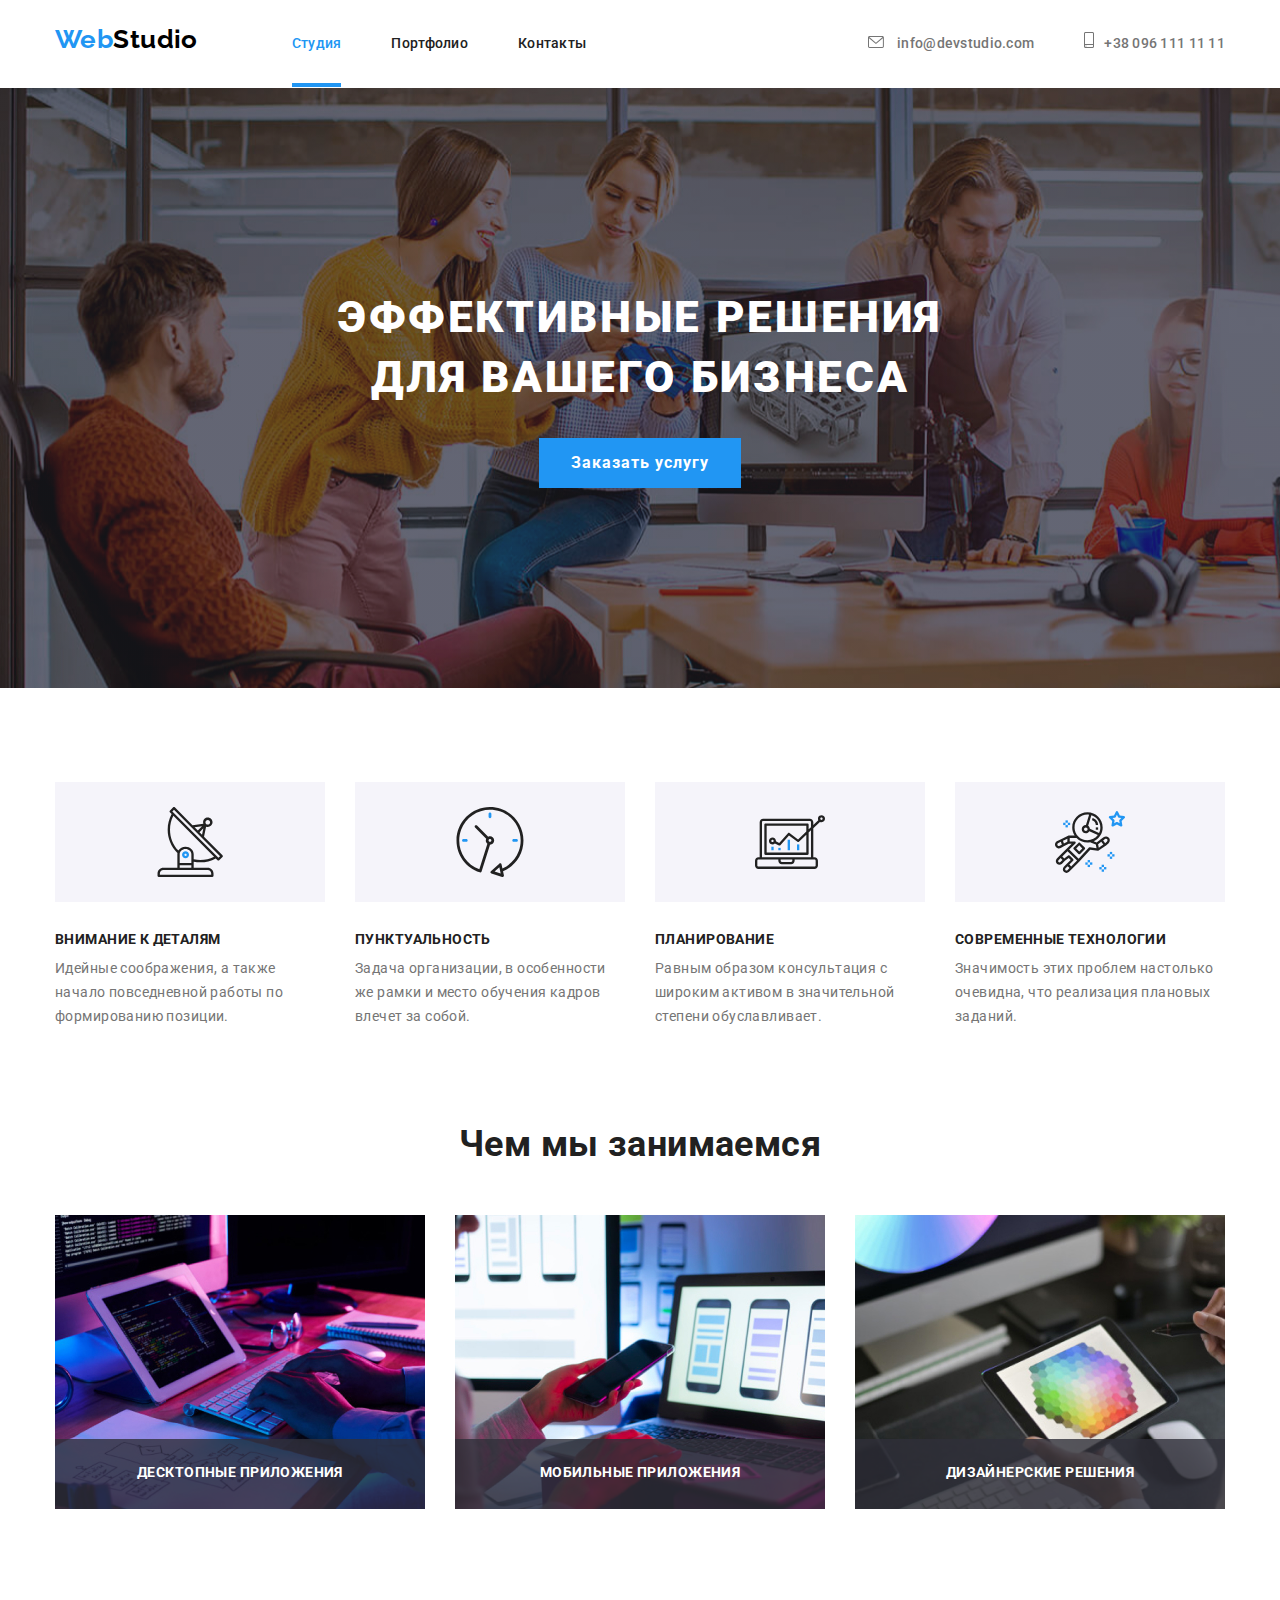
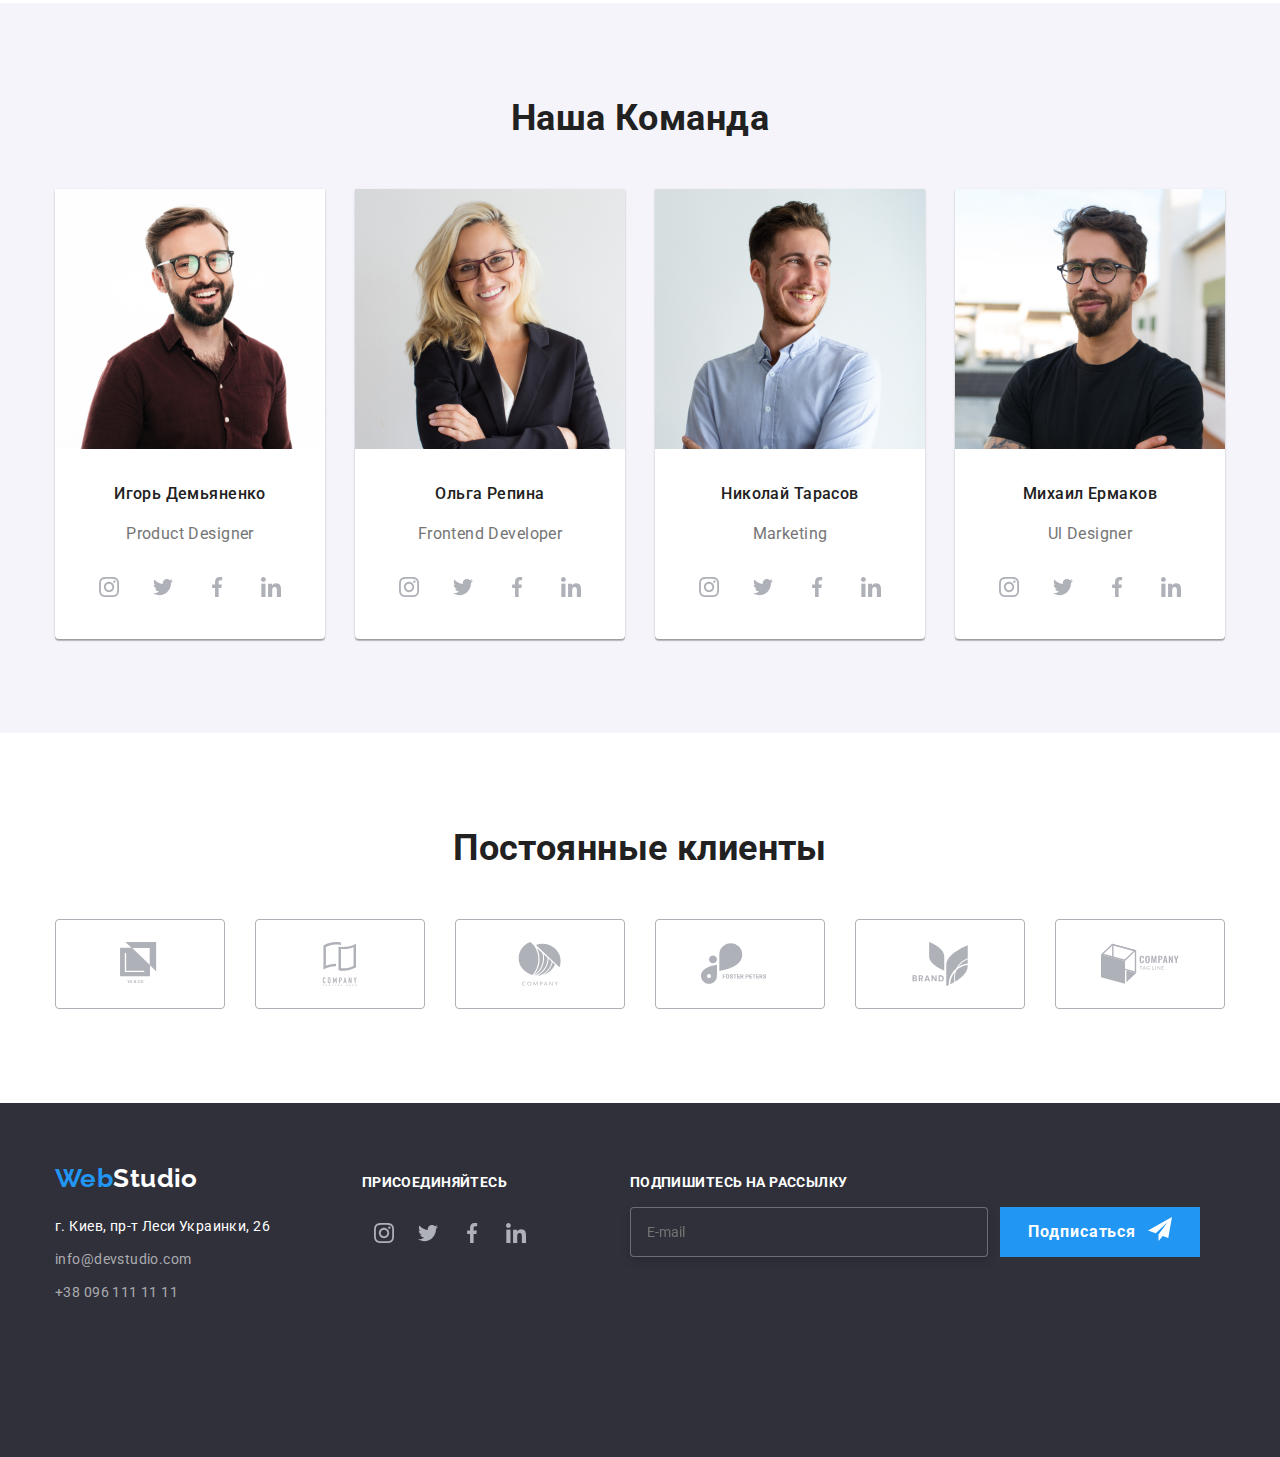
==== index.html @ 459f0b26 "Add files" ====
<!DOCTYPE html>
<html lang="ru">
    <head>
        <meta charset="UTF-8">
        <meta http-equiv="X-UA-Compatible" content="IE=edge">
        <meta name="viewport" content="width=device-width, initial-scale=1.0">
        <title>Студия</title>
        <link rel="stylesheet" href="https://cdnjs.cloudflare.com/ajax/libs/modern-normalize/1.0.0/modern-normalize.min.css">
        <link rel="preconnect" href="https://fonts.gstatic.com">
        <link href="https://fonts.googleapis.com/css2?family=Raleway:wght@700&family=Roboto:wght@400;500;700;900&display=swap" 
            rel="stylesheet">
        <link rel="stylesheet" href="./css/main.min.css">
    </head>

    <body>

        <!--Header-->
        <header>
            <div class="container nav-conteiner">
                <nav class="navigation">
                    <a href="./index.html" class="logo">Web<span class="logotip">Studio</span></a>
                    <ul class="site-nav list">
                        <li><a href="./index.html" class="link current">Студия</a></li>
                        <li><a href="./portfolio.html" class="link">Портфолио</a></li>
                        <li><a href="#" class="link">Контакты</a></li>
                    </ul>
                </nav>
                <ul class="list contact-list">
                    <li><a href="mailto:info@devstudio.com" class="link-contact mail">
                                <svg class="email-icon">
                                    <use href="./images/sprite.svg#icon-email"></use>
                                </svg>
                                info@devstudio.com
                        </a>
                    </li>
                    <li><a href="tel:+380961111111" class="link-contact tel">
                        <svg class="tel-icon">
                            <use href="./images/sprite.svg#icon-smartphone"></use>
                        </svg>+38 096 111 11 11</a></li>
                </ul>
            </div>
        </header>
        
        <main>

            <!--Hero-->
            
            <section class="hero">
                <div class="container hero-container">
                    <h1 class="hero-title">ЭФФЕКТИВНЫЕ РЕШЕНИЯ ДЛЯ ВАШЕГО БИЗНЕСА</h1>
                    <button type="button" class="button primary" data-modal-open>Заказать услугу</button>
                </div>
            </section>

            <!--Our Advantages-->
            
            <section class="section">
                <div class="container">
                    <h2 class="section-title visually-hidden">Почему выбирают нас</h2>
                    
                    <ul class="advantages-icon-list list">
                        <li class="advantages-icon">
                                <svg class="item-icon">
                                    <use href="./images/sprite.svg#icon-Group"></use>
                                </svg>
                        </li>
                        <li class="advantages-icon">
                                <svg class="item-icon">
                                    <use href="./images/sprite.svg#icon-clock"></use>
                                </svg>
                        </li>
                        <li class="advantages-icon">
                                <svg class="item-icon">
                                    <use href="./images/sprite.svg#icon-diagram"></use>
                                </svg>
                        </li>
                        <li class="advantages-icon">
                                <svg class="item-icon">
                                    <use href="./images/sprite.svg#icon-astronaut"></use>
                                </svg>
                        </li>
                    </ul>

                    <ul class="advantages list">
                        <li>
                            
                            <h3 class="title-advantages">Внимание к деталям</h3>
                            <p>Идейные соображения, а также начало повседневной работы по формированию позиции.</p>
                        </li>
                        <li>
                            <h3 class="title-advantages">Пунктуальность</h3>
                            <p>Задача организации, в особенности же рамки и место обучения кадров влечет за собой.</p>
                        </li>
                        <li>
                            <h3 class="title-advantages">Планирование</h3>
                            <p>Равным образом консультация с широким активом в значительной степени обуславливает.</p>
                        </li>
                        <li>
                            <h3 class="title-advantages">Современные технологии</h3>
                            <p>Значимость этих проблем настолько очевидна, что реализация плановых заданий.</p>
                        </li>
                    </ul>
                </div>
            </section>

            <!--What are we doing-->
            
            <section class="section">
                <div class="container">
                    <h2 class="section-title">Чем мы занимаемся</h2>
                    <ul class="work-list list">
                        <li class="work-list-item">
                            <img src="./images/MainPage/img11.jpg" width="370" alt="">
                            <p class="work-list-title">Десктопные приложения</p>
                        </li>
                        <li class="work-list-item">
                            <img src="./images/MainPage/img12.jpg" width="370" alt="">
                            <p class="work-list-title">Мобильные приложения</p>
                        </li>
                        <li class="work-list-item">
                            <img src="./images/MainPage/img13.jpg" width="370" alt="">
                            <p class="work-list-title">Дизайнерские решения</p>
                        </li>
                    </ul>
                </div>
            </section>
            
           

            <!--Our employees-->

            <section class="section employees">
                <div class="container">
                    <h2 class="section-title employees-title">Наша Команда</h2>
                    <ul class="employees-list list">
                        <li>
                            <img src="./images/MainPage/img14.jpg" width="270" alt="Игорь">
                            <div class="employees-box">
                                <h3 class="employees-name">Игорь Демьяненко</h3>
                                <p class="employees-position">Product Designer</p>
                                <ul class="social-list list">
                                    <li class="social-list-item">
                                        <a href="" class="social-list-link">
                                            <svg class="social-list-icon">
                                                <use href="./images/sprite.svg#icon-instagram"></use>
                                            </svg>
                                        </a>
                                    </li>
                                    <li class="social-list-item">
                                        <a href="" class="social-list-link">
                                            <svg class="social-list-icon">
                                                <use href="./images/sprite.svg#icon-twitter"></use>
                                            </svg>
                                        </a>
                                    </li>
                                    <li class="social-list-item">
                                        <a href="" class="social-list-link">
                                            <svg class="social-list-icon">
                                                <use href="./images/sprite.svg#icon-facebook"></use>
                                            </svg>
                                        </a>
                                    </li>
                                    <li class="social-list-item">
                                        <a href="" class="social-list-link">
                                            <svg class="social-list-icon">
                                                <use href="./images/sprite.svg#icon-linkedin"></use>
                                            </svg>
                                        </a>
                                    </li>
                                </ul>
                            </div>
                        </li>
                        <li>
                            <img src="./images/MainPage/img15.jpg" width="270" alt="Ольга">
                            <div class="employees-box">
                                <h3 class="employees-name">Ольга Репина</h3>
                                <p class="employees-position">Frontend Developer</p>
                                <ul class="social-list list">
                                    <li class="social-list-item">
                                        <a href="" class="social-list-link">
                                            <svg class="social-list-icon">
                                                <use href="./images/sprite.svg#icon-instagram"></use>
                                            </svg>
                                        </a>
                                    </li>
                                    <li class="social-list-item">
                                        <a href="" class="social-list-link">
                                            <svg class="social-list-icon">
                                                <use href="./images/sprite.svg#icon-twitter"></use>
                                            </svg>
                                        </a>
                                    </li>
                                    <li class="social-list-item">
                                        <a href="" class="social-list-link">
                                            <svg class="social-list-icon">
                                                <use href="./images/sprite.svg#icon-facebook"></use>
                                            </svg>
                                        </a>
                                    </li>
                                    <li class="social-list-item">
                                        <a href="" class="social-list-link">
                                            <svg class="social-list-icon">
                                                <use href="./images/sprite.svg#icon-linkedin"></use>
                                            </svg>
                                        </a>
                                    </li>
                                </ul>
                            </div>
                        </li>
                        <li>
                            <img src="./images/MainPage/img16.jpg" width="270" alt="Николай">
                            <div class="employees-box">
                                <h3 class="employees-name">Николай Тарасов</h3>
                                <p class="employees-position">Marketing</p>
                                <ul class="social-list list">
                                    <li class="social-list-item">
                                        <a href="" class="social-list-link">
                                            <svg class="social-list-icon">
                                                <use href="./images/sprite.svg#icon-instagram"></use>
                                            </svg>
                                        </a>
                                    </li>
                                    <li class="social-list-item">
                                        <a href="" class="social-list-link">
                                            <svg class="social-list-icon">
                                                <use href="./images/sprite.svg#icon-twitter"></use>
                                            </svg>
                                        </a>
                                    </li>
                                    <li class="social-list-item">
                                        <a href="" class="social-list-link">
                                            <svg class="social-list-icon">
                                                <use href="./images/sprite.svg#icon-facebook"></use>
                                            </svg>
                                        </a>
                                    </li>
                                    <li class="social-list-item">
                                        <a href="" class="social-list-link">
                                            <svg class="social-list-icon">
                                                <use href="./images/sprite.svg#icon-linkedin"></use>
                                            </svg>
                                        </a>
                                    </li>
                                </ul>
                            </div>
                        </li>
                        <li> 
                            <img src="./images/MainPage/img17.jpg" width="270" alt="Михаил">
                            <div class="employees-box">
                                <h3 class="employees-name">Михаил Ермаков</h3>
                                <p class="employees-position">Ul Designer</p>
                                <ul class="social-list list">
                                    <li class="social-list-item">
                                        <a href="" class="social-list-link">
                                            <svg class="social-list-icon">
                                                <use href="./images/sprite.svg#icon-instagram"></use>
                                            </svg>
                                        </a>
                                    </li>
                                    <li class="social-list-item">
                                        <a href="" class="social-list-link">
                                            <svg class="social-list-icon">
                                                <use href="./images/sprite.svg#icon-twitter"></use>
                                            </svg>
                                        </a>
                                    </li>
                                    <li class="social-list-item">
                                        <a href="" class="social-list-link">
                                            <svg class="social-list-icon">
                                                <use href="./images/sprite.svg#icon-facebook"></use>
                                            </svg>
                                        </a>
                                    </li>
                                    <li class="social-list-item">
                                        <a href="" class="social-list-link">
                                            <svg class="social-list-icon">
                                                <use href="./images/sprite.svg#icon-linkedin"></use>
                                            </svg>
                                        </a>
                                    </li>
                                </ul>
                            </div>
                        </li>
                    </ul>
                </div>
            </section>

             <!-- Regular customers -->

            <section class="section-customer">

                <div class="container">
                    <h2 class="section-title">Постоянные клиенты</h2>
                    <ul class="regular-customers list">
                        <li class="regular-customers-item">
                            <a href="" class="regular-customers-icon">
                                <svg class="customers-icon">
                                    <use href="./images/sprite.svg#icon-logo1"></use>
                                </svg>
                            </a>
                        </li>
                        <li class="regular-customers-item">
                            <a href="" class="regular-customers-icon">
                                <svg class="customers-icon">
                                    <use href="./images/sprite.svg#icon-logo2"></use>
                                </svg>
                            </a>
                        </li>
                        <li class="regular-customers-item">
                            <a href="" class="regular-customers-icon">
                                <svg class="customers-icon">
                                    <use href="./images/sprite.svg#icon-logo3"></use>
                                </svg>
                            </a>
                        </li>
                        <li class="regular-customers-item">
                            <a href="" class="regular-customers-icon">
                                <svg class="customers-icon">
                                    <use href="./images/sprite.svg#icon-logo4"></use>
                                </svg>
                            </a>
                        </li>
                        <li class="regular-customers-item">
                            <a href="" class="regular-customers-icon">
                                <svg class="customers-icon">
                                    <use href="./images/sprite.svg#icon-logo5"></use>
                                </svg>
                            </a>
                        </li>
                        <li class="regular-customers-item">
                            <a href="" class="regular-customers-icon">
                                <svg class="customers-icon">
                                    <use href="./images/sprite.svg#icon-logo6"></usehref></use>
                                </svg>
                            </a>
                        </li>
                    </ul>
                </div>

            </section>
        </main>

        

        <footer class="low">
            <div class="container low-container">
                <div class="contacts-box">
                    <a href="./index.html" class="logo">Web<span class="logotips">Studio</span></a>
                    <address class="addr">г. Киев, пр-т Леси Украинки, 26</address>
                    <ul class="list">
                        <li class="link-mail"><a href="mailto:info@devstudio.com" class="link">info@devstudio.com</a></li>
                        <li><a href="tel:+380961111111" class="link">+38 096 111 11 11</a></li>
                    </ul>
                </div>
                <div class="enjoy">
                    <h3 class="enjoy-title">ПРИСОЕДИНЯЙТЕСЬ</h3>
                    <ul class="social-list list">
                        <li class="social-list-item">
                            <a href="" class="social-list-link">
                                <svg class="social-list-icon">
                                    <use href="./images/sprite.svg#icon-instagram"></use>
                                </svg>
                            </a>
                        </li>
                        <li class="social-list-item">
                            <a href="" class="social-list-link">
                                <svg class="social-list-icon">
                                    <use href="./images/sprite.svg#icon-twitter"></use>
                                </svg>
                            </a>
                        </li>
                        <li class="social-list-item">
                            <a href="" class="social-list-link">
                                <svg class="social-list-icon">
                                    <use href="./images/sprite.svg#icon-facebook"></use>
                                </svg>
                            </a>
                        </li>
                        <li class="social-list-item">
                            <a href="" class="social-list-link">
                                <svg class="social-list-icon">
                                    <use href="./images/sprite.svg#icon-linkedin"></use>
                                </svg>
                            </a>
                        </li>
                    </ul>
                </div>
                <div class="subscribe">
                    <h3 class="enjoy-title subscribe-title"> Подпишитесь на рассылку</h3>
                    <form action="" class="subscribe-form">
                        <input type="email" class="subscribe-email" name="user-email" placeholder="E-mail">
                        <button type="submit" class="button primary subscribe-form-btn">
                            Подписаться
                            <svg class="subscribe-email-icon">
                                <use href="./images/sprite.svg#icon-icon-send"></use>
                            </svg>
                        </button>
                    </form>
                </div>
            </div>
            <div class="backdrop is-hidden" data-modal>
                <div class="modal">
                    <button type="button" data-modal-close class="modal-close-btn">
                        <svg class="modal-close-btn-svg">
                            <use href="./images/sprite.svg#icon-close-button"></use>
                        </svg>
                    </button>
                    <form action="" class="modal-form">
                        <h3 class="form-title">Оставьте свои данные, мы вам перезвоним</h3>
                        <label class="modal-form-field">
                            Имя
                            <span class="modal-form-wrapper">
                                <input class="modal-form-input" type="text" name="user-name" >
                                <svg class="modal-form-icon">
                                    <use href="./images/sprite.svg#icon-person-black-18dp-1"></use>
                                </svg>
                            </span>
                        </label>
                        <label class="modal-form-field">
                            Телефон
                            <span class="modal-form-wrapper">
                                <input class="modal-form-input" type="tel" name="user-phone" >
                                <svg class="modal-form-icon">
                                    <use href="./images/sprite.svg#icon-phone-black-18dp-1"></use>
                                </svg>
                            </span>
                        </label>
                        <label class="modal-form-field">
                            Почта
                            <span class="modal-form-wrapper">
                                <input class="modal-form-input" type="email" name="mail" >
                                <svg class="modal-form-icon">
                                    <use href="./images/sprite.svg#icon-email-black-18dp-1"></use>
                                </svg>
                            </span>
                        </label>
                        <label class="modal-form-field">
                            Комментарий
                            <textarea name="" class="modal-form-message" placeholder="Введите текст"></textarea>
                        </label>

                        <input id="user-term" type="checkbox" name="user-term" class="modal-form-term visually-hidden">
                        <label for="user-term" class="modal-form-desc">Соглашаюсь с рассылкой и принимаю <a href="" class="modal-form-desc-link">Условия договора</a></label>

                        <button type="submit" class="button primary modal-form-btn">Отправить</button>
                        
                    </form>
                </div>
            </div>
        </footer>
        <script src="./js/modal.js"></script>
    </body>

</html>
---- css/main.min.css ----
:root{--primary-text-color: #757575;--tittle-text-color: #212121;--accent-color: #2196f3;--primary-white-color: #ffffff}h1,h2,h3,h4,h5,h6,p{margin:0px}ul{margin:0px;padding:0px}img{max-width:100%;height:auto;display:block}body{background-color:var(--primary-bg-color);color:var(--primary-text-color);font-family:roboto, sans-serif;font-size:14px;line-height:1.71;letter-spacing:0.03em}.list{list-style:none}.container{width:1200px;padding:0px 15px;margin:0 auto}.visually-hidden{position:absolute !important;clip:rect(1px 1px 1px 1px);clip:rect(1px, 1px, 1px, 1px);padding:0 !important;border:0 !important;height:1px !important;width:1px !important;overflow:hidden}.section-title{color:var(--tittle-text-color);font-size:36px;line-height:1.17;text-align:center}.button{background-color:var(--primary-white-color);color:var(--tittle-text-color);font-family:Roboto, sans-serif;font-style:normal;font-weight:700;font-size:16px;line-height:1.87;letter-spacing:0.06em}.button.primary{background-color:var(--accent-color);color:var(--primary-white-color);border:0;padding:10px 32px;cursor:pointer;margin-top:30px;margin-bottom:200px;transition:background 250ms cubic-bezier(0.4, 0, 0.2, 1),box-shadow 250ms cubic-bezier(0.4, 0, 0.2, 1)}.button.primary:hover,.button.primary:focus{background-color:#188CE8;box-shadow:0px 4px 4px rgba(0,0,0,0.15)}.modal-form-btn{width:200px;margin-left:110px}.button.secondary{background-color:#f5f4fa;color:var(--tittle-text-color);font-weight:500;font-size:16px;line-height:1.62;text-align:center;letter-spacing:0.03em;cursor:pointer;border:0;border-radius:4px;padding:5px 22px;transition:color 250ms cubic-bezier(0.4, 0, 0.2, 1),background 250ms cubic-bezier(0.4, 0, 0.2, 1)}.button.secondary:hover,.button.secondary:focus{background-color:var(--accent-color);color:var(--primary-white-color)}.button.primary.subscribe-form-btn{display:flex;justify-content:space-between;width:200px;margin-left:12px;padding:10px 28px}.logo{color:var(--accent-color);font-family:Raleway, sans-serif;font-weight:700;font-size:26px;line-height:1.19;text-decoration:none;margin-right:94px;margin-top:24px;margin-bottom:24px;animation-duration:2000px}.logotip{color:#000000}.logotips{color:var(--primary-white-color)}.social-list{display:flex;justify-content:space-between;margin-top:16px;padding-bottom:30px}.social-list-link{display:flex;justify-content:center;align-items:center;width:44px;height:44px;border-radius:50%;transition:background 250ms cubic-bezier(0.4, 0, 0.2, 1)}.social-list-link:hover,.social-list-link:focus{background-color:var(--accent-color)}.social-list-icon{fill:#AFB1B8;width:20px;height:20px;transition:fill 250ms cubic-bezier(0.4, 0, 0.2, 1)}.social-list-link:hover .social-list-icon,.social-list-link:focus .social-list-icon{fill:var(--primary-white-color)}.backdrop{position:fixed;top:0;left:0;width:100vw;height:100vh;background-color:rgba(0,0,0,0.2);transition:all 250ms linear}.modal{position:absolute;top:50%;left:50%;transform:translate(-50%, -50%);width:528px;height:581px;background:#FFFFFF;box-shadow:0px 1px 3px rgba(0,0,0,0.12),0px 1px 1px rgba(0,0,0,0.14),0px 2px 1px rgba(0,0,0,0.2);border-radius:4px;padding:40px}.form-title{font-weight:700;font-size:20px;line-height:1.15;text-align:center;letter-spacing:0.03em;color:var(--tittle-text-color);margin-bottom:12px}.modal-form{display:flex;flex-direction:column;font-size:12px;line-height:1.16;letter-spacing:0.01em}.modal-form-input{width:100%;height:40px;border:1px solid rgba(33,33,33,0.2);border-radius:4px;padding-left:42px;margin-bottom:10px;transition:border-color 250ms cubic-bezier(0.4, 0, 0.2, 1)}.modal-form-input:focus{outline:none;border-color:var(--accent-color)}.modal-form-wrapper{display:block;position:relative;margin-top:4px}.modal-form-icon{position:absolute;top:50%;left:12px;transform:translateY(-80%);display:block;width:18px;height:18px;transition:fill 250ms cubic-bezier(0.4, 0, 0.2, 1)}.modal-form-input:focus+.modal-form-icon{fill:var(--accent-color)}.modal-form-message{width:100%;resize:none;height:120px;border:1px solid rgba(33,33,33,0.2);border-radius:4px;padding:12px 16px;margin-bottom:20px;transition:border-color 250ms cubic-bezier(0.4, 0, 0.2, 1)}.modal-form-message:focus{outline:none;border-color:var(--accent-color)}.modal-form-desc{display:flex;align-items:center;font-size:14px;line-height:1.71;letter-spacing:0.03em}.modal-form-desc::before{display:block;content:'';width:16px;height:16px;border:solid 1px #212121;margin-right:8px}.modal-form-term:checked+.modal-form-desc::before{background-image:url(../images/SVG/icon-check.svg)}.modal-form-desc-link{color:var(--accent-color)}.modal-close-btn{position:absolute;width:30px;height:30px;padding-top:6px;top:8px;right:8px;border:1px solid rgba(0,0,0,0.1);border-radius:50%;background-color:#ffffff;cursor:pointer}.modal-close-btn-svg{position:absolute;top:5px;left:4px;width:18px;height:18px;fill:var(--tittle-text-color);transform:fill 1000ms cubic-bezier(0.4, 0, 0.2, 1)}.modal-close-btn:focus .modal-close-btn-svg,.modal-close-btn:hover .modal-close-btn-svg{fill:var(--accent-color)}.is-hidden{opacity:0;visibility:hidden;pointer-events:none}.nav-conteiner{display:flex}.navigation{display:flex}.site-nav{display:flex;margin-top:32px;margin-bottom:32px}.contact-list{display:flex;margin-top:32px;margin-bottom:32px;margin-left:auto}.contact-list li:not(:last-child){margin-right:50px}.site-nav .link{color:var(--tittle-text-color);font-weight:500;font-size:14px;line-height:1.14;letter-spacing:0.02em;text-decoration:none;transition:color 250ms cubic-bezier(0.4, 0, 0.2, 1)}.site-nav .link:hover,.site-nav .link:focus{color:var(--accent-color)}.site-nav li{position:relative}.site-nav li:not(:last-child){margin-right:50px}.site-nav .link.current{color:var(--accent-color)}.site-nav .link.current::after{position:absolute;left:0;top:51px;content:'';width:100%;height:4px;background-color:var(--accent-color)}.link-contact{color:var(--primary-text-color);font-weight:500;font-size:14px;line-height:1.14;letter-spacing:0.02em;text-decoration:none;transition:color 250ms cubic-bezier(0.4, 0, 0.2, 1)}.link-contact:hover,.link-contact:focus{color:var(--accent-color);fill:var(--accent-color)}.email-icon{width:16px;height:12px;margin-right:10px;fill:#757575;transition:fill 250ms cubic-bezier(0.4, 0, 0.2, 1)}.mail:hover .email-icon,.mail:focus .email-icon{fill:var(--accent-color)}.tel-icon{width:10px;height:16px;margin-right:10px;fill:#757575;transition:fill 250ms cubic-bezier(0.4, 0, 0.2, 1)}.tel:hover .tel-icon,.tel:focus .tel-icon{fill:var(--accent-color)}.hero{background-color:#2f303a;background-image:linear-gradient(rgba(47,48,58,0.4), rgba(47,48,58,0.4)),url(../images/Background/bg.jpg);background-repeat:no-repeat;background-size:cover}.hero-container{display:flex;flex-direction:column;justify-content:center;align-items:center}.hero-title{color:var(--primary-white-color);font-weight:900;font-size:44px;line-height:1.36;text-align:center;letter-spacing:0.06em;text-transform:uppercase;width:696px;padding-top:200px}.title-advantages{color:var(--tittle-text-color);font-weight:bold;font-size:14px;line-height:1.14;letter-spacing:0.03em;text-transform:uppercase;margin-bottom:10px}.advantages{display:flex;justify-content:space-between;padding-bottom:94px}.advantages li{width:270px}.advantages-icon-list{display:flex;justify-content:space-between;padding-top:94px}.advantages-icon{display:block;padding:25px 100px;background-color:#F5F4FA;width:270px;height:120px;margin-bottom:30px}.item-icon{width:70px;height:70px}.work-list{display:flex;justify-content:space-between;margin-top:50px;padding-bottom:94px}.work-list-item{position:relative}.work-list-title{position:absolute;text-align:center;font-weight:700;height:70px;padding-top:26px;left:0;right:0;top:224px;font-size:14px;line-height:1.14;letter-spacing:0.03em;text-transform:uppercase;color:#ffffff;background-color:rgba(47,48,58,0.8)}.section-customer{padding:94px 0}.regular-customers{display:flex;justify-content:space-between;margin-top:50px}.customers-icon{display:block;fill:#AFB1B8;padding:22px 45px;width:170px;height:90px;border:1px solid #AFB1B8;border-radius:4px;transition:fill 250ms cubic-bezier(0.4, 0, 0.2, 1),border 250ms cubic-bezier(0.4, 0, 0.2, 1)}.regular-customers-icon:hover .customers-icon,.regular-customers-icon:focus .customers-icon{fill:var(--accent-color);border:1px solid #2196f3}.employees{background-color:#f5f4fa}.employees-title{padding-top:94px}.employees-list{display:flex;justify-content:space-between;margin-top:50px;padding-bottom:94px}.employees-list>li{background-color:var(--primary-white-color);box-shadow:0px 1px 3px rgba(0,0,0,0.12),0px 1px 1px rgba(0,0,0,0.14),0px 2px 1px rgba(0,0,0,0.2);border-radius:0px 0px 4px 4px}.employees-list .employees-name{font-weight:500;font-size:16px;line-height:1.87}.employees-list .employees-position{font-weight:400;font-size:16px;line-height:1.87}.employees-name{color:var(--tittle-text-color);text-align:center;padding-top:30px;margin-bottom:10px}.employees-position{text-align:center}.employees-box{padding-left:32px;padding-right:32px}.low{background-color:#2f303a}.low-container{display:flex}.contact-box{margin-right:70px}.enjoy-title{font-weight:bold;font-size:14px;line-height:1.14;letter-spacing:0.03em;text-transform:uppercase;color:#FFFFFF}.enjoy{padding-top:12px;margin-left:70px}.enjoy .social-list{margin:0;margin-top:20px}.low-container{padding-top:60px}.low .link{color:rgba(255,255,255,0.6);font-weight:400;font-size:14px;line-height:1.71;text-decoration:none;transition:color 250ms cubic-bezier(0.4, 0, 0.2, 1)}.low .link:hover,.low .link:focus{color:var(--accent-color)}.addr{color:var(--primary-white-color);font-style:normal;font-weight:400;font-size:14px;line-height:1.7;margin-top:20px;margin-bottom:9px}.contacts-box .list{display:flex;flex-direction:column;margin-bottom:60px}.link-mail{margin-bottom:9px}.subscribe-title{position:absolute;margin-left:92px;margin-bottom:0;padding-top:12px}.subscribe-form{display:flex;align-items:baseline;margin-left:92px;padding-top:14px}.subscribe-email{width:358px;height:50px;padding-left:16px;border:1px solid rgba(255,255,255,0.3);filter:drop-shadow(0px 4px 4px rgba(0,0,0,0.15));border-radius:4px;background-color:#2f303a;color:var(--primary-white-color)}.subscribe-email-icon{display:inline-block;width:24px;height:24px}.line{border-bottom:1px solid #ececec}.list-button{display:flex;justify-content:center;margin-top:94px;margin-bottom:58px}.list-button li:not(:last-child){margin-right:8px}.gallery-list{display:flex;flex-wrap:wrap;margin-left:-30px;margin-top:-30px;padding-bottom:94px}.gallery-list .gallery-item{position:relative;width:calc(100% / 3 - 30px);margin-left:30px;margin-top:30px;transition:box-shadow 250ms cubic-bezier(0.4, 0, 0.2, 1)}.thumb-text-card{position:relative;width:370px;height:294px;overflow:hidden}.picture{text-decoration:none}.div-box{position:absolute;top:0;left:0;width:100%;height:100%;padding-top:63px;padding-left:24px;padding-right:24px;font-size:18px;line-height:1.56;letter-spacing:0.03em;background-color:rgba(33,150,243,0.9);color:var(--primary-white-color);transform:translateY(100%);transition:transform 250ms cubic-bezier(0.4, 0, 0.2, 1)}.picture:hover .div-box,.picture:focus .div-box{transform:translateY(0)}.gallery-box{border:solid 1px #eeeeee;border-top:none;padding:20px 24px}.picture:hover .gallery-box{z-index:10}.gallery-item:hover,.gallery-item:focus{box-shadow:0px 1px 1px rgba(0,0,0,0.12),0px 4px 4px rgba(0,0,0,0.06),1px 4px 6px rgba(0,0,0,0.16)}.picture-name{color:var(--tittle-text-color);font-weight:700;font-size:18px;line-height:2;letter-spacing:0.06em}.picture-text{color:var(--primary-text-color);font-weight:400;font-size:16px;line-height:1.87}
/*# sourceMappingURL=main.min.css.map */
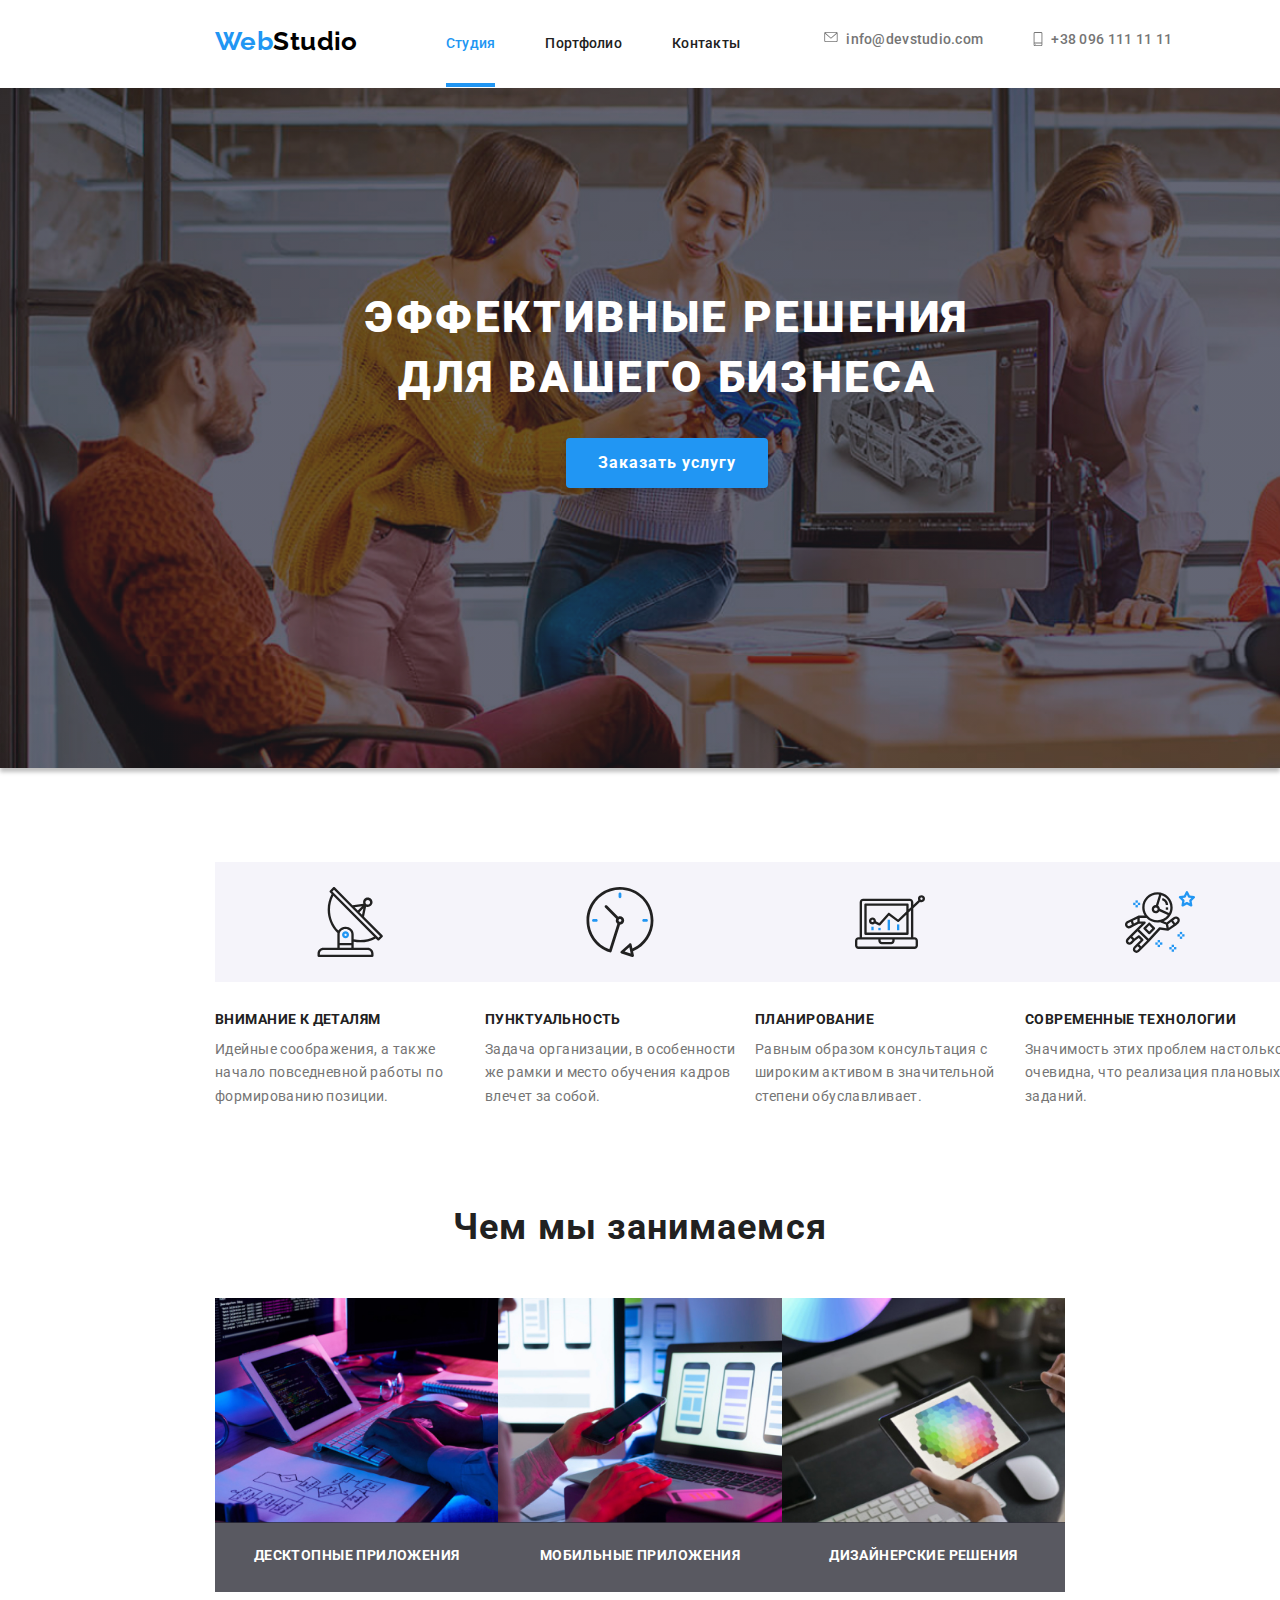
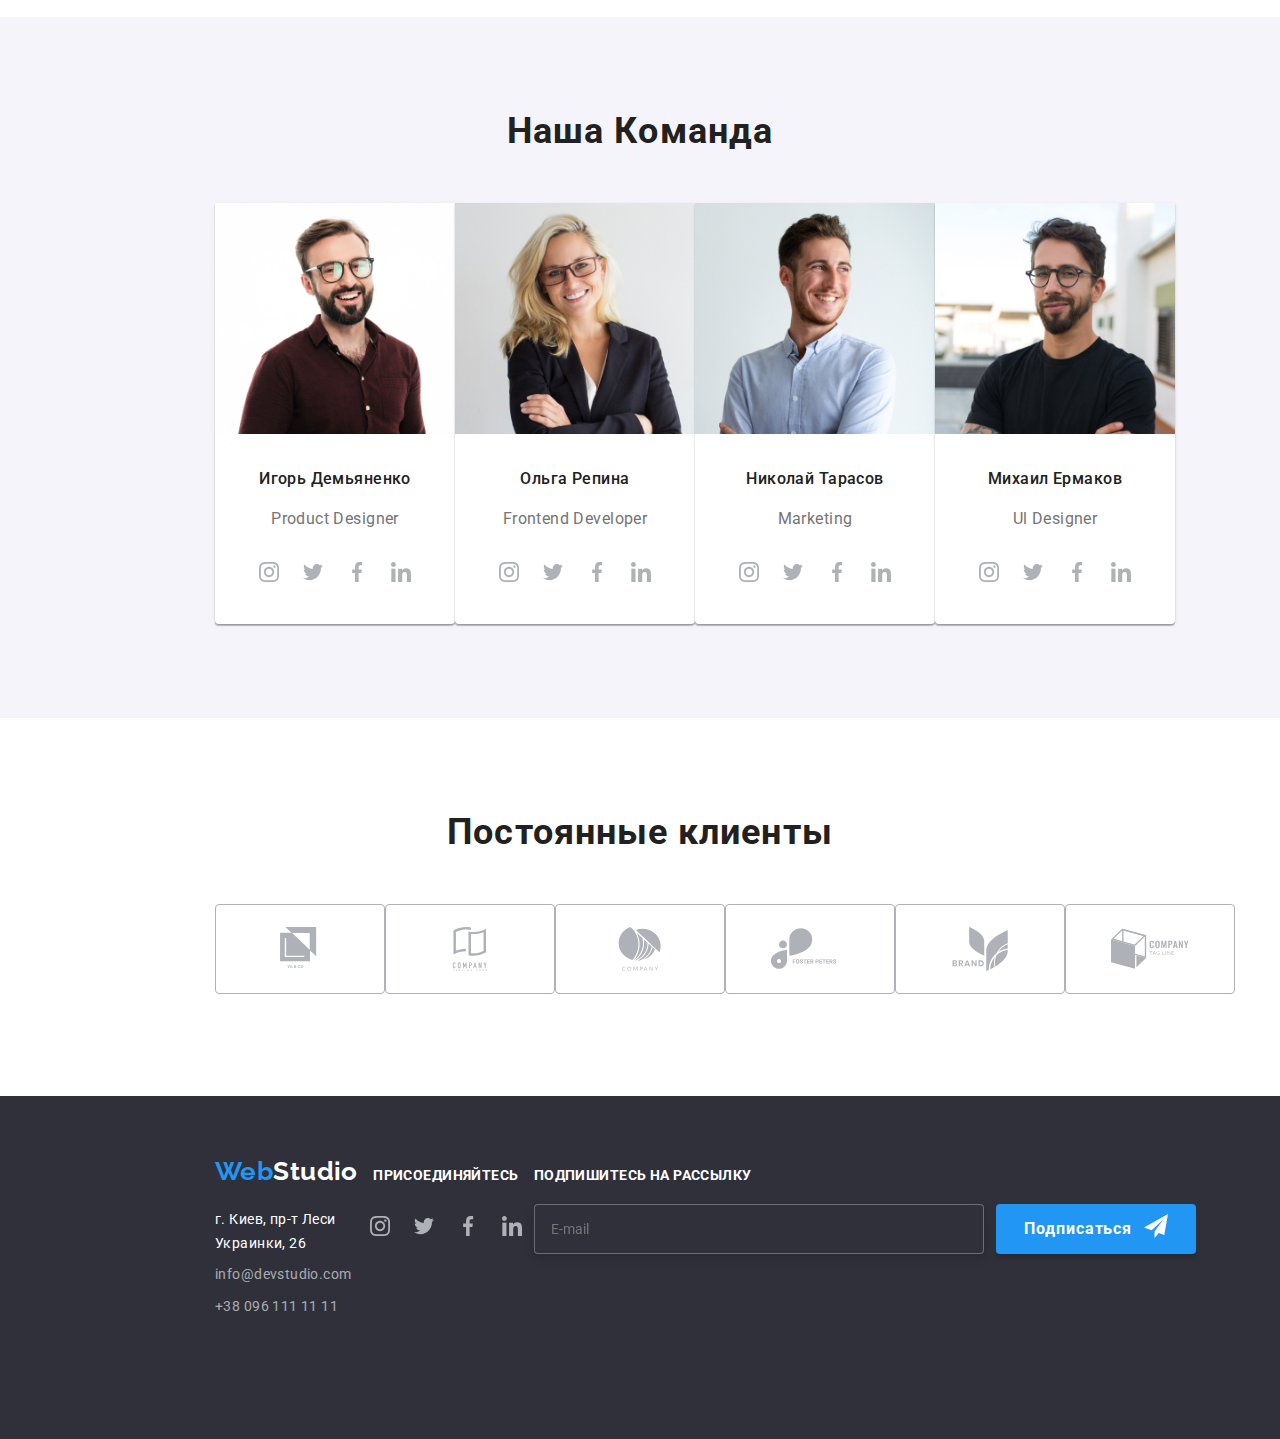
==== commit 6b559837: "Complete" ====
--- a/index.html
+++ b/index.html
@@ -25,18 +25,63 @@
                         <li><a href="#" class="link">Контакты</a></li>
                     </ul>
                 </nav>
+                <button class="mobile-open-btn" data-menu-button>
+                    <svg class="mobile-open-icon">
+                        <use href="./images/sprite.svg#icon-burger-menu"></use>
+                    </svg>
+                </button>
                 <ul class="list contact-list">
                     <li><a href="mailto:info@devstudio.com" class="link-contact mail">
-                                <svg class="email-icon">
-                                    <use href="./images/sprite.svg#icon-email"></use>
-                                </svg>
-                                info@devstudio.com
+                            <svg class="email-icon">
+                                <use href="./images/sprite.svg#icon-email"></use>
+                            </svg>
+                            info@devstudio.com
                         </a>
                     </li>
+                    <li>
+                        <a href="tel:+380961111111" class="link-contact tel">
+                            <svg class="tel-icon">
+                                <use href="./images/sprite.svg#icon-smartphone"></use>
+                            </svg>
+                            +38 096 111 11 11</a>
+                    </li>
+                </ul>
+            </div>
+            <div class="mobile-menu" data-menu>
+                <button class="mobile-menu-close-btn" data-menu-close>
+                    <svg class="mobile-menu-close-icon">
+                        <use href="./images/sprite.svg#icon-close-button"icon-close-button></use>
+                    </svg>
+                </button>
+                <ul class="site-nav list">
+                    <li><a href="./index.html" class="link current">Студия</a></li>
+                    <li><a href="./portfolio.html" class="link">Портфолио</a></li>
+                    <li><a href="#" class="link">Контакты</a></li>
+                </ul>
+                <ul class="list contact-list">
                     <li><a href="tel:+380961111111" class="link-contact tel">
-                        <svg class="tel-icon">
-                            <use href="./images/sprite.svg#icon-smartphone"></use>
-                        </svg>+38 096 111 11 11</a></li>
+                        +38 096 111 11 11
+                        </a>
+                    </li>
+                    <li><a href="mailto:info@devstudio.com" class="link-contact mail">
+                        info@devstudio.com
+                        </a>
+                    </li>
+                    
+                </ul>
+                <ul class="menu-social-list list">
+                    <li class="menu-social-list-item">
+                        <a class="menu-social-list-link">Instagram</a>
+                    </li>
+                    <li class="menu-social-list-item">
+                        <a class="menu-social-list-link">Twitter</a>
+                    </li>
+                    <li class="menu-social-list-item">
+                        <a class="menu-social-list-link">Facebook</a>
+                    </li>
+                    <li class="menu-social-list-item">
+                        <a class="menu-social-list-link">LinkedIn</a>
+                    </li>
                 </ul>
             </div>
         </header>
@@ -45,7 +90,7 @@
 
             <!--Hero-->
             
-            <section class="hero">
+            <section class="hero section">
                 <div class="container hero-container">
                     <h1 class="hero-title">ЭФФЕКТИВНЫЕ РЕШЕНИЯ ДЛЯ ВАШЕГО БИЗНЕСА</h1>
                     <button type="button" class="button primary" data-modal-open>Заказать услугу</button>
@@ -59,53 +104,49 @@
                     <h2 class="section-title visually-hidden">Почему выбирают нас</h2>
                     
                     <ul class="advantages-icon-list list">
-                        <li class="advantages-icon">
-                                <svg class="item-icon">
-                                    <use href="./images/sprite.svg#icon-Group"></use>
-                                </svg>
-                        </li>
-                        <li class="advantages-icon">
-                                <svg class="item-icon">
-                                    <use href="./images/sprite.svg#icon-clock"></use>
-                                </svg>
-                        </li>
-                        <li class="advantages-icon">
-                                <svg class="item-icon">
-                                    <use href="./images/sprite.svg#icon-diagram"></use>
-                                </svg>
-                        </li>
-                        <li class="advantages-icon">
-                                <svg class="item-icon">
-                                    <use href="./images/sprite.svg#icon-astronaut"></use>
-                                </svg>
-                        </li>
-                    </ul>
-
-                    <ul class="advantages list">
-                        <li>
-                            
+                        <div class="advamtages-box">
+                            <li class="advantages-icon">
+                                    <svg class="item-icon">
+                                        <use href="./images/sprite.svg#icon-Group"></use>
+                                    </svg>  
+                            </li>
                             <h3 class="title-advantages">Внимание к деталям</h3>
-                            <p>Идейные соображения, а также начало повседневной работы по формированию позиции.</p>
-                        </li>
-                        <li>
+                            <p class="title-advantages-text">Идейные соображения, а также начало повседневной работы по формированию позиции.</p>
+                        </div>
+                        <div class="advamtages-box">
+                            <li class="advantages-icon">
+                                    <svg class="item-icon">
+                                        <use href="./images/sprite.svg#icon-clock"></use>
+                                    </svg>     
+                            </li>
                             <h3 class="title-advantages">Пунктуальность</h3>
-                            <p>Задача организации, в особенности же рамки и место обучения кадров влечет за собой.</p>
-                        </li>
-                        <li>
+                            <p class="title-advantages-text">Задача организации, в особенности же рамки и место обучения кадров влечет за собой.</p>
+                        </div>
+                        <div class="advamtages-box">
+                            <li class="advantages-icon">
+                                    <svg class="item-icon">
+                                        <use href="./images/sprite.svg#icon-diagram"></use>
+                                    </svg>      
+                            </li>
                             <h3 class="title-advantages">Планирование</h3>
-                            <p>Равным образом консультация с широким активом в значительной степени обуславливает.</p>
-                        </li>
-                        <li>
+                            <p class="title-advantages-text">Равным образом консультация с широким активом в значительной степени обуславливает.</p>
+                        </div>
+                        <div class="advamtages-box">
+                            <li class="advantages-icon">
+                                    <svg class="item-icon">
+                                        <use href="./images/sprite.svg#icon-astronaut"></use>
+                                    </svg>
+                            </li>
                             <h3 class="title-advantages">Современные технологии</h3>
-                            <p>Значимость этих проблем настолько очевидна, что реализация плановых заданий.</p>
-                        </li>
+                            <p class="title-advantages-text">Значимость этих проблем настолько очевидна, что реализация плановых заданий.</p>
+                        </div>
                     </ul>
                 </div>
             </section>
 
             <!--What are we doing-->
             
-            <section class="section">
+            <section class="section what-are-section">
                 <div class="container">
                     <h2 class="section-title">Чем мы занимаемся</h2>
                     <ul class="work-list list">
@@ -130,11 +171,32 @@
             <!--Our employees-->
 
             <section class="section employees">
-                <div class="container">
+                <div class="container employees-container">
                     <h2 class="section-title employees-title">Наша Команда</h2>
                     <ul class="employees-list list">
                         <li>
-                            <img src="./images/MainPage/img14.jpg" width="270" alt="Игорь">
+                            <picture class="about__list-picture">
+                                <!-- <source
+                                    srcset="./images/about/about-img-desktop-02.webp 1x, ./images/about/about-img-desktop-02@2x.webp 2x"
+                                    media="(min-width: 1200px)" type="image/webp"> -->
+                                <source
+                                    srcset="./images/Employees/desctop/desctop.jpg 1x, ./images/Employees/desctop/desctop@2x.jpg 2x"
+                                    media="(min-width: 1200px)">
+                                <!-- <source
+                                    srcset="./images/about/about-img-tablet-02.webp 1x, ./images/about/about-img-tablet-02@2x.webp 2x"
+                                    media="(min-width: 768px)" type="image/webp"> -->
+                                <source
+                                    srcset="./images/Employees/tablet/tablet.jpg 1x, ./images/Employees/tablet/tablet@2x.jpg 2x"
+                                    media="(min-width: 768px)">
+                                <!-- <source
+                                    srcset="./images/about/about-img-tablet-02.webp 1x, ./images/about/about-img-tablet-02@2x.webp 2x"
+                                    media="(min-width: 768px)" type="image/webp"> -->
+                                <source
+                                    srcset="./images/Employees/mobile/ebployees1.jpg 1x, ./images/Employees/mobile/employees1@2x.jpg 2x"
+                                    media="(min-width: 280px)">
+                                <img class="" src="./images/Employees/mobile/ebployees1.jpg"
+                                    alt="Игорь Демьяненко" />
+                            </picture>
                             <div class="employees-box">
                                 <h3 class="employees-name">Игорь Демьяненко</h3>
                                 <p class="employees-position">Product Designer</p>
@@ -171,7 +233,25 @@
                             </div>
                         </li>
                         <li>
-                            <img src="./images/MainPage/img15.jpg" width="270" alt="Ольга">
+                            <picture class="about__list-picture">
+                                <!-- <source
+                                    srcset="./images/about/about-img-desktop-02.webp 1x, ./images/about/about-img-desktop-02@2x.webp 2x"
+                                    media="(min-width: 1200px)" type="image/webp"> -->
+                                <source
+                                    srcset="./images/Employees/desctop/desctop-1.jpg 1x, ./images/Employees/desctop/desctop-1@2x.jpg 2x"
+                                    media="(min-width: 1200px)">
+                                <!-- <source
+                                    srcset="./images/about/about-img-tablet-02.webp 1x, ./images/about/about-img-tablet-02@2x.webp 2x"
+                                    media="(min-width: 768px)" type="image/webp"> -->
+                                <source
+                                    srcset="./images/Employees/tablet/tablet-1.jpg 1x, ./images/Employees/tablet/tablet-1@2x.jpg 2x"
+                                    media="(min-width: 768px)">
+                                <source
+                                    srcset="./images/Employees/mobile/employees2.jpg 1x, ./images/Employees/mobile/employees2@2x.jpg 2x"
+                                    media="(min-width: 280px)">
+                                <img class="" src="./images/Employees/mobile/employees2.jpg"
+                                    alt="Ольга" />
+                            </picture>
                             <div class="employees-box">
                                 <h3 class="employees-name">Ольга Репина</h3>
                                 <p class="employees-position">Frontend Developer</p>
@@ -208,7 +288,25 @@
                             </div>
                         </li>
                         <li>
-                            <img src="./images/MainPage/img16.jpg" width="270" alt="Николай">
+                            <picture class="about__list-picture">
+                                <!-- <source
+                                    srcset="./images/about/about-img-desktop-02.webp 1x, ./images/about/about-img-desktop-02@2x.webp 2x"
+                                    media="(min-width: 1200px)" type="image/webp"> -->
+                                <source
+                                    srcset="./images/Employees/desctop/desctop-2.jpg, ./images/Employees/desctop/desctop-2@2x.jpg 2x"
+                                    media="(min-width: 1200px)">
+                                <!-- <source
+                                    srcset="./images/about/about-img-tablet-02.webp 1x, ./images/about/about-img-tablet-02@2x.webp 2x"
+                                    media="(min-width: 768px)" type="image/webp"> -->
+                                <source
+                                    srcset="./images/Employees/tablet/tablet-2.jpg, ./images/Employees/tablet/tablet-2@2x.jpg 2x"
+                                    media="(min-width: 768px)">
+                                <source
+                                    srcset="./images/Employees/mobile/employees3.jpg 1x, ./images/Employees/mobile/employees3@2x.jpg 2x"
+                                    media="(min-width: 280px)">
+                                <img class="" src="./images/Employees/mobile/employees3.jpg"
+                                    alt="Николай" />
+                            </picture>
                             <div class="employees-box">
                                 <h3 class="employees-name">Николай Тарасов</h3>
                                 <p class="employees-position">Marketing</p>
@@ -245,7 +343,25 @@
                             </div>
                         </li>
                         <li> 
-                            <img src="./images/MainPage/img17.jpg" width="270" alt="Михаил">
+                            <picture class="about__list-picture">
+                                <!-- <source
+                                    srcset="./images/about/about-img-desktop-02.webp 1x, ./images/about/about-img-desktop-02@2x.webp 2x"
+                                    media="(min-width: 1200px)" type="image/webp"> -->
+                                <source
+                                    srcset="./images/Employees/desctop/desctop-3.jpg 1x, ././images/Employees/desctop/desctop-3@2x.jpg 2x"
+                                    media="(min-width: 1200px)">
+                                <!-- <source
+                                    srcset="./images/about/about-img-tablet-02.webp 1x, ./images/about/about-img-tablet-02@2x.webp 2x"
+                                    media="(min-width: 768px)" type="image/webp"> -->
+                                <source
+                                    srcset="./images/Employees/tablet/tablet-3.jpg 1x, ./images/Employees/tablet/tablet-3@2x.jpg 2x"
+                                    media="(min-width: 768px)">
+                                 <source
+                                    srcset="./images/Employees/mobile/employees4.jpg 1x, ./images/Employees/mobile/employees4@2x.jpg 2x"
+                                    media="(min-width: 280px)">
+                                <img class="" src="./images/Employees/mobile/employees4.jpg"
+                                    alt="Михаил" />
+                            </picture>
                             <div class="employees-box">
                                 <h3 class="employees-name">Михаил Ермаков</h3>
                                 <p class="employees-position">Ul Designer</p>
@@ -287,10 +403,10 @@
 
              <!-- Regular customers -->
 
-            <section class="section-customer">
+            <section class="section section-customer">
 
                 <div class="container">
-                    <h2 class="section-title">Постоянные клиенты</h2>
+                    <h2 class="section-title customer-title">Постоянные клиенты</h2>
                     <ul class="regular-customers list">
                         <li class="regular-customers-item">
                             <a href="" class="regular-customers-icon">
@@ -449,6 +565,7 @@
             </div>
         </footer>
         <script src="./js/modal.js"></script>
+        <script src="./js/menu.js"></script>
     </body>
 
 </html>                                                                                                                                                                                                      --- a/css/main.min.css
+++ b/css/main.min.css
@@ -1,2 +1,2 @@
-:root{--primary-text-color: #757575;--tittle-text-color: #212121;--accent-color: #2196f3;--primary-white-color: #ffffff}h1,h2,h3,h4,h5,h6,p{margin:0px}ul{margin:0px;padding:0px}img{max-width:100%;height:auto;display:block}body{background-color:var(--primary-bg-color);color:var(--primary-text-color);font-family:roboto, sans-serif;font-size:14px;line-height:1.71;letter-spacing:0.03em}.list{list-style:none}.container{width:1200px;padding:0px 15px;margin:0 auto}.visually-hidden{position:absolute !important;clip:rect(1px 1px 1px 1px);clip:rect(1px, 1px, 1px, 1px);padding:0 !important;border:0 !important;height:1px !important;width:1px !important;overflow:hidden}.section-title{color:var(--tittle-text-color);font-size:36px;line-height:1.17;text-align:center}.button{background-color:var(--primary-white-color);color:var(--tittle-text-color);font-family:Roboto, sans-serif;font-style:normal;font-weight:700;font-size:16px;line-height:1.87;letter-spacing:0.06em}.button.primary{background-color:var(--accent-color);color:var(--primary-white-color);border:0;padding:10px 32px;cursor:pointer;margin-top:30px;margin-bottom:200px;transition:background 250ms cubic-bezier(0.4, 0, 0.2, 1),box-shadow 250ms cubic-bezier(0.4, 0, 0.2, 1)}.button.primary:hover,.button.primary:focus{background-color:#188CE8;box-shadow:0px 4px 4px rgba(0,0,0,0.15)}.modal-form-btn{width:200px;margin-left:110px}.button.secondary{background-color:#f5f4fa;color:var(--tittle-text-color);font-weight:500;font-size:16px;line-height:1.62;text-align:center;letter-spacing:0.03em;cursor:pointer;border:0;border-radius:4px;padding:5px 22px;transition:color 250ms cubic-bezier(0.4, 0, 0.2, 1),background 250ms cubic-bezier(0.4, 0, 0.2, 1)}.button.secondary:hover,.button.secondary:focus{background-color:var(--accent-color);color:var(--primary-white-color)}.button.primary.subscribe-form-btn{display:flex;justify-content:space-between;width:200px;margin-left:12px;padding:10px 28px}.logo{color:var(--accent-color);font-family:Raleway, sans-serif;font-weight:700;font-size:26px;line-height:1.19;text-decoration:none;margin-right:94px;margin-top:24px;margin-bottom:24px;animation-duration:2000px}.logotip{color:#000000}.logotips{color:var(--primary-white-color)}.social-list{display:flex;justify-content:space-between;margin-top:16px;padding-bottom:30px}.social-list-link{display:flex;justify-content:center;align-items:center;width:44px;height:44px;border-radius:50%;transition:background 250ms cubic-bezier(0.4, 0, 0.2, 1)}.social-list-link:hover,.social-list-link:focus{background-color:var(--accent-color)}.social-list-icon{fill:#AFB1B8;width:20px;height:20px;transition:fill 250ms cubic-bezier(0.4, 0, 0.2, 1)}.social-list-link:hover .social-list-icon,.social-list-link:focus .social-list-icon{fill:var(--primary-white-color)}.backdrop{position:fixed;top:0;left:0;width:100vw;height:100vh;background-color:rgba(0,0,0,0.2);transition:all 250ms linear}.modal{position:absolute;top:50%;left:50%;transform:translate(-50%, -50%);width:528px;height:581px;background:#FFFFFF;box-shadow:0px 1px 3px rgba(0,0,0,0.12),0px 1px 1px rgba(0,0,0,0.14),0px 2px 1px rgba(0,0,0,0.2);border-radius:4px;padding:40px}.form-title{font-weight:700;font-size:20px;line-height:1.15;text-align:center;letter-spacing:0.03em;color:var(--tittle-text-color);margin-bottom:12px}.modal-form{display:flex;flex-direction:column;font-size:12px;line-height:1.16;letter-spacing:0.01em}.modal-form-input{width:100%;height:40px;border:1px solid rgba(33,33,33,0.2);border-radius:4px;padding-left:42px;margin-bottom:10px;transition:border-color 250ms cubic-bezier(0.4, 0, 0.2, 1)}.modal-form-input:focus{outline:none;border-color:var(--accent-color)}.modal-form-wrapper{display:block;position:relative;margin-top:4px}.modal-form-icon{position:absolute;top:50%;left:12px;transform:translateY(-80%);display:block;width:18px;height:18px;transition:fill 250ms cubic-bezier(0.4, 0, 0.2, 1)}.modal-form-input:focus+.modal-form-icon{fill:var(--accent-color)}.modal-form-message{width:100%;resize:none;height:120px;border:1px solid rgba(33,33,33,0.2);border-radius:4px;padding:12px 16px;margin-bottom:20px;transition:border-color 250ms cubic-bezier(0.4, 0, 0.2, 1)}.modal-form-message:focus{outline:none;border-color:var(--accent-color)}.modal-form-desc{display:flex;align-items:center;font-size:14px;line-height:1.71;letter-spacing:0.03em}.modal-form-desc::before{display:block;content:'';width:16px;height:16px;border:solid 1px #212121;margin-right:8px}.modal-form-term:checked+.modal-form-desc::before{background-image:url(../images/SVG/icon-check.svg)}.modal-form-desc-link{color:var(--accent-color)}.modal-close-btn{position:absolute;width:30px;height:30px;padding-top:6px;top:8px;right:8px;border:1px solid rgba(0,0,0,0.1);border-radius:50%;background-color:#ffffff;cursor:pointer}.modal-close-btn-svg{position:absolute;top:5px;left:4px;width:18px;height:18px;fill:var(--tittle-text-color);transform:fill 1000ms cubic-bezier(0.4, 0, 0.2, 1)}.modal-close-btn:focus .modal-close-btn-svg,.modal-close-btn:hover .modal-close-btn-svg{fill:var(--accent-color)}.is-hidden{opacity:0;visibility:hidden;pointer-events:none}.nav-conteiner{display:flex}.navigation{display:flex}.site-nav{display:flex;margin-top:32px;margin-bottom:32px}.contact-list{display:flex;margin-top:32px;margin-bottom:32px;margin-left:auto}.contact-list li:not(:last-child){margin-right:50px}.site-nav .link{color:var(--tittle-text-color);font-weight:500;font-size:14px;line-height:1.14;letter-spacing:0.02em;text-decoration:none;transition:color 250ms cubic-bezier(0.4, 0, 0.2, 1)}.site-nav .link:hover,.site-nav .link:focus{color:var(--accent-color)}.site-nav li{position:relative}.site-nav li:not(:last-child){margin-right:50px}.site-nav .link.current{color:var(--accent-color)}.site-nav .link.current::after{position:absolute;left:0;top:51px;content:'';width:100%;height:4px;background-color:var(--accent-color)}.link-contact{color:var(--primary-text-color);font-weight:500;font-size:14px;line-height:1.14;letter-spacing:0.02em;text-decoration:none;transition:color 250ms cubic-bezier(0.4, 0, 0.2, 1)}.link-contact:hover,.link-contact:focus{color:var(--accent-color);fill:var(--accent-color)}.email-icon{width:16px;height:12px;margin-right:10px;fill:#757575;transition:fill 250ms cubic-bezier(0.4, 0, 0.2, 1)}.mail:hover .email-icon,.mail:focus .email-icon{fill:var(--accent-color)}.tel-icon{width:10px;height:16px;margin-right:10px;fill:#757575;transition:fill 250ms cubic-bezier(0.4, 0, 0.2, 1)}.tel:hover .tel-icon,.tel:focus .tel-icon{fill:var(--accent-color)}.hero{background-color:#2f303a;background-image:linear-gradient(rgba(47,48,58,0.4), rgba(47,48,58,0.4)),url(../images/Background/bg.jpg);background-repeat:no-repeat;background-size:cover}.hero-container{display:flex;flex-direction:column;justify-content:center;align-items:center}.hero-title{color:var(--primary-white-color);font-weight:900;font-size:44px;line-height:1.36;text-align:center;letter-spacing:0.06em;text-transform:uppercase;width:696px;padding-top:200px}.title-advantages{color:var(--tittle-text-color);font-weight:bold;font-size:14px;line-height:1.14;letter-spacing:0.03em;text-transform:uppercase;margin-bottom:10px}.advantages{display:flex;justify-content:space-between;padding-bottom:94px}.advantages li{width:270px}.advantages-icon-list{display:flex;justify-content:space-between;padding-top:94px}.advantages-icon{display:block;padding:25px 100px;background-color:#F5F4FA;width:270px;height:120px;margin-bottom:30px}.item-icon{width:70px;height:70px}.work-list{display:flex;justify-content:space-between;margin-top:50px;padding-bottom:94px}.work-list-item{position:relative}.work-list-title{position:absolute;text-align:center;font-weight:700;height:70px;padding-top:26px;left:0;right:0;top:224px;font-size:14px;line-height:1.14;letter-spacing:0.03em;text-transform:uppercase;color:#ffffff;background-color:rgba(47,48,58,0.8)}.section-customer{padding:94px 0}.regular-customers{display:flex;justify-content:space-between;margin-top:50px}.customers-icon{display:block;fill:#AFB1B8;padding:22px 45px;width:170px;height:90px;border:1px solid #AFB1B8;border-radius:4px;transition:fill 250ms cubic-bezier(0.4, 0, 0.2, 1),border 250ms cubic-bezier(0.4, 0, 0.2, 1)}.regular-customers-icon:hover .customers-icon,.regular-customers-icon:focus .customers-icon{fill:var(--accent-color);border:1px solid #2196f3}.employees{background-color:#f5f4fa}.employees-title{padding-top:94px}.employees-list{display:flex;justify-content:space-between;margin-top:50px;padding-bottom:94px}.employees-list>li{background-color:var(--primary-white-color);box-shadow:0px 1px 3px rgba(0,0,0,0.12),0px 1px 1px rgba(0,0,0,0.14),0px 2px 1px rgba(0,0,0,0.2);border-radius:0px 0px 4px 4px}.employees-list .employees-name{font-weight:500;font-size:16px;line-height:1.87}.employees-list .employees-position{font-weight:400;font-size:16px;line-height:1.87}.employees-name{color:var(--tittle-text-color);text-align:center;padding-top:30px;margin-bottom:10px}.employees-position{text-align:center}.employees-box{padding-left:32px;padding-right:32px}.low{background-color:#2f303a}.low-container{display:flex}.contact-box{margin-right:70px}.enjoy-title{font-weight:bold;font-size:14px;line-height:1.14;letter-spacing:0.03em;text-transform:uppercase;color:#FFFFFF}.enjoy{padding-top:12px;margin-left:70px}.enjoy .social-list{margin:0;margin-top:20px}.low-container{padding-top:60px}.low .link{color:rgba(255,255,255,0.6);font-weight:400;font-size:14px;line-height:1.71;text-decoration:none;transition:color 250ms cubic-bezier(0.4, 0, 0.2, 1)}.low .link:hover,.low .link:focus{color:var(--accent-color)}.addr{color:var(--primary-white-color);font-style:normal;font-weight:400;font-size:14px;line-height:1.7;margin-top:20px;margin-bottom:9px}.contacts-box .list{display:flex;flex-direction:column;margin-bottom:60px}.link-mail{margin-bottom:9px}.subscribe-title{position:absolute;margin-left:92px;margin-bottom:0;padding-top:12px}.subscribe-form{display:flex;align-items:baseline;margin-left:92px;padding-top:14px}.subscribe-email{width:358px;height:50px;padding-left:16px;border:1px solid rgba(255,255,255,0.3);filter:drop-shadow(0px 4px 4px rgba(0,0,0,0.15));border-radius:4px;background-color:#2f303a;color:var(--primary-white-color)}.subscribe-email-icon{display:inline-block;width:24px;height:24px}.line{border-bottom:1px solid #ececec}.list-button{display:flex;justify-content:center;margin-top:94px;margin-bottom:58px}.list-button li:not(:last-child){margin-right:8px}.gallery-list{display:flex;flex-wrap:wrap;margin-left:-30px;margin-top:-30px;padding-bottom:94px}.gallery-list .gallery-item{position:relative;width:calc(100% / 3 - 30px);margin-left:30px;margin-top:30px;transition:box-shadow 250ms cubic-bezier(0.4, 0, 0.2, 1)}.thumb-text-card{position:relative;width:370px;height:294px;overflow:hidden}.picture{text-decoration:none}.div-box{position:absolute;top:0;left:0;width:100%;height:100%;padding-top:63px;padding-left:24px;padding-right:24px;font-size:18px;line-height:1.56;letter-spacing:0.03em;background-color:rgba(33,150,243,0.9);color:var(--primary-white-color);transform:translateY(100%);transition:transform 250ms cubic-bezier(0.4, 0, 0.2, 1)}.picture:hover .div-box,.picture:focus .div-box{transform:translateY(0)}.gallery-box{border:solid 1px #eeeeee;border-top:none;padding:20px 24px}.picture:hover .gallery-box{z-index:10}.gallery-item:hover,.gallery-item:focus{box-shadow:0px 1px 1px rgba(0,0,0,0.12),0px 4px 4px rgba(0,0,0,0.06),1px 4px 6px rgba(0,0,0,0.16)}.picture-name{color:var(--tittle-text-color);font-weight:700;font-size:18px;line-height:2;letter-spacing:0.06em}.picture-text{color:var(--primary-text-color);font-weight:400;font-size:16px;line-height:1.87}
+:root{--primary-text-color: #757575;--tittle-text-color: #212121;--accent-color: #2196f3;--primary-white-color: #ffffff}h1,h2,h3,h4,h5,h6,p{margin:0px}ul{margin:0px;padding:0px}img{max-width:100%;height:auto;display:block}body{background-color:var(--primary-bg-color);color:var(--primary-text-color);font-family:roboto, sans-serif;font-size:14px;line-height:1.71;letter-spacing:0.03em}.list{list-style:none}.container{width:100%;padding:0px 15px}@media screen and (min-width: 1200px){.container{padding:0 215px}}.visually-hidden{position:absolute !important;clip:rect(1px 1px 1px 1px);clip:rect(1px, 1px, 1px, 1px);padding:0 !important;border:0 !important;height:1px !important;width:1px !important;overflow:hidden}.section{padding-top:94px}.section-title{color:var(--tittle-text-color);font-size:36px;line-height:1.16;text-align:center;letter-spacing:0.03em;margin-bottom:50px}.button{background-color:var(--primary-white-color);color:var(--tittle-text-color);font-family:Roboto, sans-serif;font-style:normal;font-weight:700;font-size:16px;line-height:1.87;letter-spacing:0.06em}.button.primary{background-color:var(--accent-color);color:var(--primary-white-color);width:202px;height:50px;border:0;padding:10px 32px;cursor:pointer;box-shadow:0px 4px 4px rgba(0,0,0,0.15);border-radius:4px;transition:background 250ms cubic-bezier(0.4, 0, 0.2, 1),box-shadow 250ms cubic-bezier(0.4, 0, 0.2, 1)}.button.primary:hover,.button.primary:focus{background-color:#188CE8;box-shadow:0px 4px 4px rgba(0,0,0,0.15)}.button.secondary{background-color:#f5f4fa;color:var(--tittle-text-color);font-weight:500;font-size:16px;line-height:1.62;text-align:center;letter-spacing:0.03em;cursor:pointer;border:0;border-radius:4px;padding:5px 22px;transition:color 250ms cubic-bezier(0.4, 0, 0.2, 1),background 250ms cubic-bezier(0.4, 0, 0.2, 1)}.button.secondary:hover,.button.secondary:focus{background-color:var(--accent-color);color:var(--primary-white-color)}.button.primary.subscribe-form-btn{display:flex;justify-content:space-between;width:200px;margin-left:12px;padding:10px 28px}.logo{color:var(--accent-color);font-family:Raleway, sans-serif;font-weight:700;font-size:24px;line-height:1.16;text-decoration:none}.logotip{color:#000000}.logotips{color:var(--primary-white-color)}@media (min-width: 768px){.logo{margin-top:26px}}@media (min-width: 1200px){.logo{font-size:26px;line-height:1.19}}.social-list{display:flex;justify-content:center;margin-top:16px;padding-bottom:30px}.social-list-link{display:flex;justify-content:center;align-items:center;width:44px;height:44px;border-radius:50%;transition:background 250ms cubic-bezier(0.4, 0, 0.2, 1)}.social-list-link:hover,.social-list-link:focus{background-color:var(--accent-color)}.social-list-icon{fill:#AFB1B8;width:20px;height:20px;transition:fill 250ms cubic-bezier(0.4, 0, 0.2, 1)}.social-list-link:hover .social-list-icon,.social-list-link:focus .social-list-icon{fill:var(--primary-white-color)}.backdrop{position:fixed;top:0;left:0;width:100vw;height:100vh;background-color:rgba(0,0,0,0.2);transition:all 250ms linear}.modal{position:absolute;top:50%;left:50%;transform:translate(-50%, -50%);width:450px;height:609px;background:#FFFFFF;box-shadow:0px 1px 3px rgba(0,0,0,0.12),0px 1px 1px rgba(0,0,0,0.14),0px 2px 1px rgba(0,0,0,0.2);border-radius:4px;padding:40px}.form-title{font-weight:700;font-size:20px;line-height:1.15;text-align:center;letter-spacing:0.03em;color:var(--tittle-text-color);margin-bottom:12px}.modal-form{display:flex;flex-direction:column;font-size:12px;line-height:1.16;letter-spacing:0.01em}.modal-form-input{width:100%;height:40px;border:1px solid rgba(33,33,33,0.2);border-radius:4px;padding-left:42px;margin-bottom:10px;transition:border-color 250ms cubic-bezier(0.4, 0, 0.2, 1)}.modal-form-input:focus{outline:none;border-color:var(--accent-color)}.modal-form-wrapper{display:block;position:relative;margin-top:4px}.modal-form-icon{position:absolute;top:50%;left:12px;transform:translateY(-80%);display:block;width:18px;height:18px;transition:fill 250ms cubic-bezier(0.4, 0, 0.2, 1)}.modal-form-input:focus+.modal-form-icon{fill:var(--accent-color)}.modal-form-message{width:100%;resize:none;height:120px;border:1px solid rgba(33,33,33,0.2);border-radius:4px;padding:12px 16px;margin-top:4px;margin-bottom:20px;transition:border-color 250ms cubic-bezier(0.4, 0, 0.2, 1)}.modal-form-message:focus{outline:none;border-color:var(--accent-color)}.modal-form-desc{display:flex;align-items:center;font-size:12px;line-height:1.16;letter-spacing:0.03em;margin-bottom:30px}.modal-form-desc::before{display:block;content:'';width:16px;height:16px;border:solid 1px #212121;margin-right:8px}.modal-form-term:checked+.modal-form-desc::before{background-image:url(../images/SVG/icon-check.svg)}.modal-form-desc-link{color:var(--accent-color)}@media (min-width: 768px){.modal{width:450px;height:609px}}@media (min-width: 1200px){.modal{width:528px;height:581px}.modal-form-desc{font-size:14px;line-height:1.71}}.modal-form-btn{width:200px;margin-left:84px}.modal-close-btn{position:absolute;width:30px;height:30px;padding-top:6px;top:8px;right:8px;border:1px solid rgba(0,0,0,0.1);border-radius:50%;background-color:#ffffff;cursor:pointer}.modal-close-btn-svg{position:absolute;top:5px;left:4px;width:22px;height:22px;fill:var(--tittle-text-color);transform:fill 1000ms cubic-bezier(0.4, 0, 0.2, 1)}.modal-close-btn:focus .modal-close-btn-svg,.modal-close-btn:hover .modal-close-btn-svg{fill:var(--accent-color)}@media (min-width: 1200px){.modal-form-btn{margin-left:120px}}.is-hidden{opacity:0;visibility:hidden;pointer-events:none}.navigation{padding-top:15px;padding-bottom:15px}.site-nav,.contact-list{display:none}.mobile-menu{display:none}.mobile-open-btn{display:none}@media (max-width: 768px){.mobile-open-btn{display:inline-block;position:absolute;top:10px;right:15px;padding:0;border:none;background-color:transparent}.mobile-open-icon{width:40px;height:40px;fill:#000}.mobile-open-btn:focus .mobile-open-icon{fill:#2196f3}.mobile-menu{display:flex;flex-direction:column;justify-content:space-between;position:fixed;width:100vw;max-width:480px;height:100vh;top:0;left:50%;transform:translateX(-50%);padding:48px 40px;background-color:#fff;transition:all 250ms cubic-bezier(0.4, 0, 0.2, 1);z-index:2;opacity:0;visibility:hidden;pointer-events:none}.mobile-menu.is-open{opacity:1;visibility:visible;pointer-events:auto}.mobile-menu-close-btn{position:absolute;width:40px;height:40px;top:10px;right:15px;border:none;border-radius:50%;background-color:#ffffff}.mobile-menu .site-nav>li{margin-bottom:32px}.mobile-menu-close-icon{position:absolute;top:5px;left:4px;width:40px;height:40px;fill:#000}.mobile-menu-close-btn:focus .mobile-menu-close-icon{fill:#2196f3}.mobile-menu .site-nav{display:block}.mobile-menu .contact-list{display:block;margin-top:auto}.menu-social-list{display:flex;justify-content:space-around;margin-right:43px}.menu-social-list-link{text-decoration:none;font-weight:500;font-size:18px;line-height:1.22;letter-spacing:0.02em;color:#2196F3}.link{text-decoration:none;color:#212121;font-weight:500;font-size:40px;line-height:1.17;letter-spacing:0.02em}.link-contact{text-decoration:none}.mobile-menu .link-contact.mail{font-weight:500;font-size:24px;line-height:1.16;letter-spacing:0.02em;color:#757575}.mobile-menu .link-contact.tel{font-weight:500;font-size:34px;line-height:1.17;letter-spacing:0.02em;color:#2196F3}.mobile-menu .contact-list li:first-child{margin-bottom:32px}.mobile-menu .contact-list li:last-child{margin-bottom:64px}.site-nav .link.current{color:var(--accent-color)}.menu-social-list-item:not(:last-child){padding-right:10px;border-right:1px solid rgba(33,33,33,0.2)}}@media (min-width: 768px){.nav-conteiner{display:flex}.navigation{display:flex;padding:0}.site-nav{display:flex;margin-top:32px;margin-bottom:32px;margin-left:88px;margin-right:84px}.contact-list{display:flex;flex-direction:column;font-weight:500;font-size:12px;line-height:1.16;letter-spacing:0.02em}.contact-list li:not(:last-child){margin-right:50px}.site-nav .link{color:var(--tittle-text-color);font-weight:500;font-size:14px;line-height:1.14;letter-spacing:0.02em;text-decoration:none;transition:color 250ms cubic-bezier(0.4, 0, 0.2, 1)}.site-nav .link:hover,.site-nav .link:focus{color:var(--accent-color)}.site-nav li{position:relative}.site-nav li:not(:last-child){margin-right:50px}.site-nav .link.current{color:var(--accent-color)}.site-nav .link.current::after{position:absolute;left:0;top:51px;content:'';width:100%;height:4px;background-color:var(--accent-color)}.link-contact{display:flex;color:var(--primary-text-color);font-weight:500;font-size:12px;line-height:1.16;letter-spacing:0.02em;text-decoration:none;transition:color 250ms cubic-bezier(0.4, 0, 0.2, 1)}.link-contact:hover,.link-contact:focus{color:var(--accent-color);fill:var(--accent-color)}.email-icon{width:14px;height:10px;margin-right:8px;fill:#757575;transition:fill 250ms cubic-bezier(0.4, 0, 0.2, 1)}.mail:hover .email-icon,.mail:focus .email-icon{fill:var(--accent-color)}.mail{margin-bottom:10px;margin-top:21px}.tel-icon{width:10px;height:14px;margin-right:8px;fill:#757575;transition:fill 250ms cubic-bezier(0.4, 0, 0.2, 1)}.tel:hover .tel-icon,.tel:focus .tel-icon{fill:var(--accent-color)}}@media (min-width: 1200px){.nav-conteiner{justify-content:space-between}.contact-list{display:flex;flex-direction:row;font-size:14px;line-height:1.14;padding-top:32px}.mail{margin:0}.tel{width:142px}.link-contact.mail,.link-contact.tel{font-size:14px;line-height:1.14}}.hero-container{display:flex;flex-direction:column;justify-content:center;align-items:center}.hero-title{width:360px;margin-bottom:30px;color:var(--primary-white-color);font-weight:900;font-size:26px;line-height:1.62;text-align:center;letter-spacing:0.06em;text-transform:uppercase}@media screen and (min-device-pixel-ratio: 2) and (min-width: 320px) and (max-width: 767px), screen and (min-resolution: 192dpi) and (min-width: 320px) and (max-width: 767px), screen and (min-resolution: 2dppx) and (min-width: 320px) and (max-width: 767px){.hero{background-image:linear-gradient(rgba(47,48,58,0.4), rgba(47,48,58,0.4)),url("../images/Background/bg-mobile@2x.jpg")}}@media screen and (min-width: 320px) and (max-width: 767px){.hero{padding:118px 60px;background-image:linear-gradient(rgba(47,48,58,0.4), rgba(47,48,58,0.4)),url("../images/Background/bg-mobile.jpg");background-repeat:no-repeat;background-size:cover;box-shadow:0px 4px 4px rgba(0,0,0,0.25)}}@media screen and (min-device-pixel-ratio: 2) and (min-width: 768px) and (max-width: 1199px), screen and (min-resolution: 192dpi) and (min-width: 768px) and (max-width: 1199px), screen and (min-resolution: 2dppx) and (min-width: 768px) and (max-width: 1199px){.hero{background-image:linear-gradient(rgba(47,48,58,0.4), rgba(47,48,58,0.4)),url("../images/Background/Header@2x.jpg")}}@media screen and (min-width: 768px) and (max-width: 1199px){.hero{padding:118px 60px;background-image:linear-gradient(rgba(47,48,58,0.4), rgba(47,48,58,0.4)),url("../images/Background/Header.jpg");background-repeat:no-repeat;background-size:cover;box-shadow:0px 4px 4px rgba(0,0,0,0.25)}}@media screen and (min-device-pixel-ratio: 2) and (max-width: 1200px), screen and (min-resolution: 192dpi) and (max-width: 1200px), screen and (min-resolution: 2dppx) and (max-width: 1200px){.hero{background-image:linear-gradient(rgba(47,48,58,0.4), rgba(47,48,58,0.4)),url("../images/Background/bg@2x.jpg")}}@media screen and (min-width: 1200px){.hero{padding-top:200px;padding-bottom:280px;padding-left:452px;padding-right:452px;background-image:linear-gradient(rgba(47,48,58,0.4), rgba(47,48,58,0.4)),url("../images/Background/bg.jpg");background-repeat:no-repeat;background-size:cover;box-shadow:0px 4px 4px rgba(0,0,0,0.25)}.hero-title{width:696px;font-size:44px;line-height:1.36}}.title-advantages{color:var(--tittle-text-color);font-weight:700;font-size:14px;line-height:1.14;letter-spacing:0.03em;text-transform:uppercase;margin-bottom:10px}.advantages-icon-list{display:flex;flex-direction:column;justify-content:space-between;align-items:center}.advantages-icon{display:block;padding:25px 100px;background-color:#F5F4FA;width:100%;height:120px;margin-bottom:30px;text-align:center}.item-icon{width:70px;height:70px}.title-advantages-text:not(:last-child){margin-bottom:30px}@media (min-width: 768px){.advantages-icon-list{display:flex;flex-direction:row;flex-wrap:wrap;justify-content:space-between;margin-top:-30px;margin-left:-30px}.advamtages-box{position:relative;width:calc(100% / 2 - 30px);margin-left:30px;margin-top:30px;height:251px}.advantages-icon{display:block;padding:25px 100px;background-color:#F5F4FA;width:354px;height:120px;margin-bottom:30px;text-align:center}}@media (min-width: 1200px){.advantages-icon-list{display:flex;flex-direction:row;flex-wrap:nowrap;justify-content:space-between;margin:0}.advamtages-box{width:270px;margin:0}.advantages-icon{width:270px}}@media (max-width: 1200px){.what-are-section{display:none}}.work-list{display:flex;justify-content:space-between;margin-top:50px;padding-bottom:94px}.work-list-item{position:relative}.work-list-title{position:absolute;text-align:center;font-weight:700;height:70px;padding-top:26px;left:0;right:0;top:224px;font-size:14px;line-height:1.14;letter-spacing:0.03em;text-transform:uppercase;color:#ffffff;background-color:rgba(47,48,58,0.8)}.section-customer{padding-bottom:60px}.regular-customers{display:flex;flex-wrap:wrap;justify-content:space-between;margin-top:-30px;margin-left:-30px}.regular-customers-item{position:relative;width:calc(100% / 2 - 30px);margin-left:30px;margin-top:30px}.customers-icon{display:inline-block;fill:#AFB1B8;padding:22px 45px;max-width:210px;height:90px;border:1px solid #AFB1B8;border-radius:4px;transition:fill 250ms cubic-bezier(0.4, 0, 0.2, 1),border 250ms cubic-bezier(0.4, 0, 0.2, 1)}.regular-customers-icon:hover .customers-icon,.regular-customers-icon:focus .customers-icon{fill:var(--accent-color);border:1px solid #2196f3}@media (min-width: 768px){.regular-customers-item{width:calc(100% / 3 - 30px)}}@media (min-width: 1200px){.regular-customers{display:flex;flex-wrap:nowrap;justify-content:space-between;margin:0}.regular-customers-item{position:relative;width:170px;margin:0}.customers-icon{padding:22px 45px;max-width:170px;height:90px}.section-customer{padding-bottom:94px}}.employees{background-color:#f5f4fa}.employees-list{display:flex;flex-direction:column}.employees-list>li{background-color:var(--primary-white-color);box-shadow:0px 1px 3px rgba(0,0,0,0.12),0px 1px 1px rgba(0,0,0,0.14),0px 2px 1px rgba(0,0,0,0.2);border-radius:0px 0px 4px 4px}.employees-list>li:not(:last-child){margin-bottom:30px}.employees-list .employees-name{font-weight:500;font-size:16px;line-height:1.87}.employees-list .employees-position{font-weight:400;font-size:16px;line-height:1.87}.employees-name{color:var(--tittle-text-color);text-align:center;padding-top:30px;margin-bottom:10px}.employees-position{text-align:center}.employees-box{padding-left:32px;padding-right:32px}@media (min-width: 768px){.employees-list{display:flex;flex-direction:row;flex-wrap:wrap;justify-content:space-between;margin-top:-30px;margin-left:-30px}.employees-list>li{margin:0;position:relative;width:calc(100% / 2 - 30px);margin-left:30px;margin-top:30px}.employees-list>li:not(:last-child){margin-bottom:0}}@media (min-width: 1200px){.employees-list{flex-wrap:nowrap;align-items:flex-start;margin:0}.employees-list>li{width:270px;margin:0}.employees-container{padding-bottom:94px}}.low{background-color:#2f303a}.low-container{display:flex;flex-direction:column;align-items:center;padding-bottom:60px}.enjoy-title{font-weight:bold;font-size:14px;line-height:1.14;letter-spacing:0.03em;text-transform:uppercase;color:#FFFFFF;text-align:center}.low-container{padding-top:60px}.low .link{color:rgba(255,255,255,0.6);font-weight:400;font-size:14px;line-height:1.71;text-decoration:none;transition:color 250ms cubic-bezier(0.4, 0, 0.2, 1)}.low .link:hover,.low .link:focus{color:var(--accent-color)}.addr{color:var(--primary-white-color);font-style:normal;font-weight:400;font-size:14px;line-height:1.7;margin-top:20px;margin-bottom:8px}.contacts-box{text-align:center}.contacts-box .list{display:flex;flex-direction:column;margin-bottom:60px}.link-mail{margin-bottom:8px}.enjoy .social-list{margin-top:20px;margin-bottom:60px;padding:0}.subscribe-title{text-align:center;margin-bottom:20px}.subscribe-form{display:flex;flex-direction:column;align-items:center}.subscribe-email{min-width:450px;height:50px;padding-left:16px;border:1px solid rgba(255,255,255,0.3);filter:drop-shadow(0px 4px 4px rgba(0,0,0,0.15));border-radius:4px;background-color:#2f303a;color:var(--primary-white-color);margin-bottom:20px}.subscribe-email-icon{display:inline-block;width:24px;height:24px}@media (min-width: 768px){.low-container{display:flex;flex-wrap:wrap;justify-content:space-between;flex-direction:row;align-items:baseline}.subscribe{margin-left:166px}.contacts-box{margin-left:61px}.enjoy{margin-right:75px}}@media (min-width: 1200px){.low-container{flex-wrap:nowrap}.contacts-box{margin:0;text-align:left}.subscribe{margin:0}.subscribe-form{margin:0;flex-direction:row;align-items:baseline}.enjoy{margin:0}.subscribe-title{text-align:left}}.line{border-bottom:1px solid #ececec}.list-button{display:flex;flex-wrap:wrap;margin-top:60px;margin-bottom:40px}.list-button li:not(:last-child){margin-right:8px}.list-button>li:not(:nth-child(4)),.list-button>li:not(:nth-child(5)){margin-bottom:15px}.gallery-list{display:flex;flex-direction:column;margin-bottom:60px}.gallery-list .gallery-item{width:450px;transition:box-shadow 250ms cubic-bezier(0.4, 0, 0.2, 1)}.gallery-item:not(:last-child){margin-bottom:30px}.thumb-text-card{position:relative;overflow:hidden}.picture{text-decoration:none}.div-box{position:absolute;top:0;left:0;width:100%;height:100%;padding-top:63px;padding-left:24px;padding-right:24px;font-size:18px;line-height:1.56;letter-spacing:0.03em;background-color:rgba(33,150,243,0.9);color:var(--primary-white-color);transform:translateY(101%);transition:transform 250ms cubic-bezier(0.4, 0, 0.2, 1)}.picture:hover .div-box,.picture:focus .div-box{transform:translateY(0)}.gallery-box{border:solid 1px #eeeeee;border-top:none;padding:20px 24px}.picture:hover .gallery-box{z-index:10}.gallery-item:hover,.gallery-item:focus{box-shadow:0px 1px 1px rgba(0,0,0,0.12),0px 4px 4px rgba(0,0,0,0.06),1px 4px 6px rgba(0,0,0,0.16)}.picture-name{color:var(--tittle-text-color);font-weight:700;font-size:18px;line-height:2;letter-spacing:0.06em}.picture-text{color:var(--primary-text-color);font-weight:400;font-size:16px;line-height:1.87}@media (min-width: 768px){.mobile-open-btn{display:none}.list-button{justify-content:center}.gallery-list{flex-direction:row;flex-wrap:wrap;margin-left:-30px;margin-top:-30px}.gallery-list .gallery-item{position:relative;width:calc(100% / 2 - 30px);margin-left:30px;margin-top:30px;height:440px}.gallery-box{width:354px;height:146px}.gallery-item:not(:last-child){margin-bottom:0}}@media (min-width: 1200px){.gallery-item{width:370px}.gallery-box{width:370px;height:110px}.gallery-list{flex-direction:row;flex-wrap:wrap;margin-left:-30px;margin-top:-30px;margin-bottom:94px}.gallery-list .gallery-item{position:relative;width:calc(100% / 3 - 30px);margin-left:30px;margin-top:30px;height:404px}}
 /*# sourceMappingURL=main.min.css.map */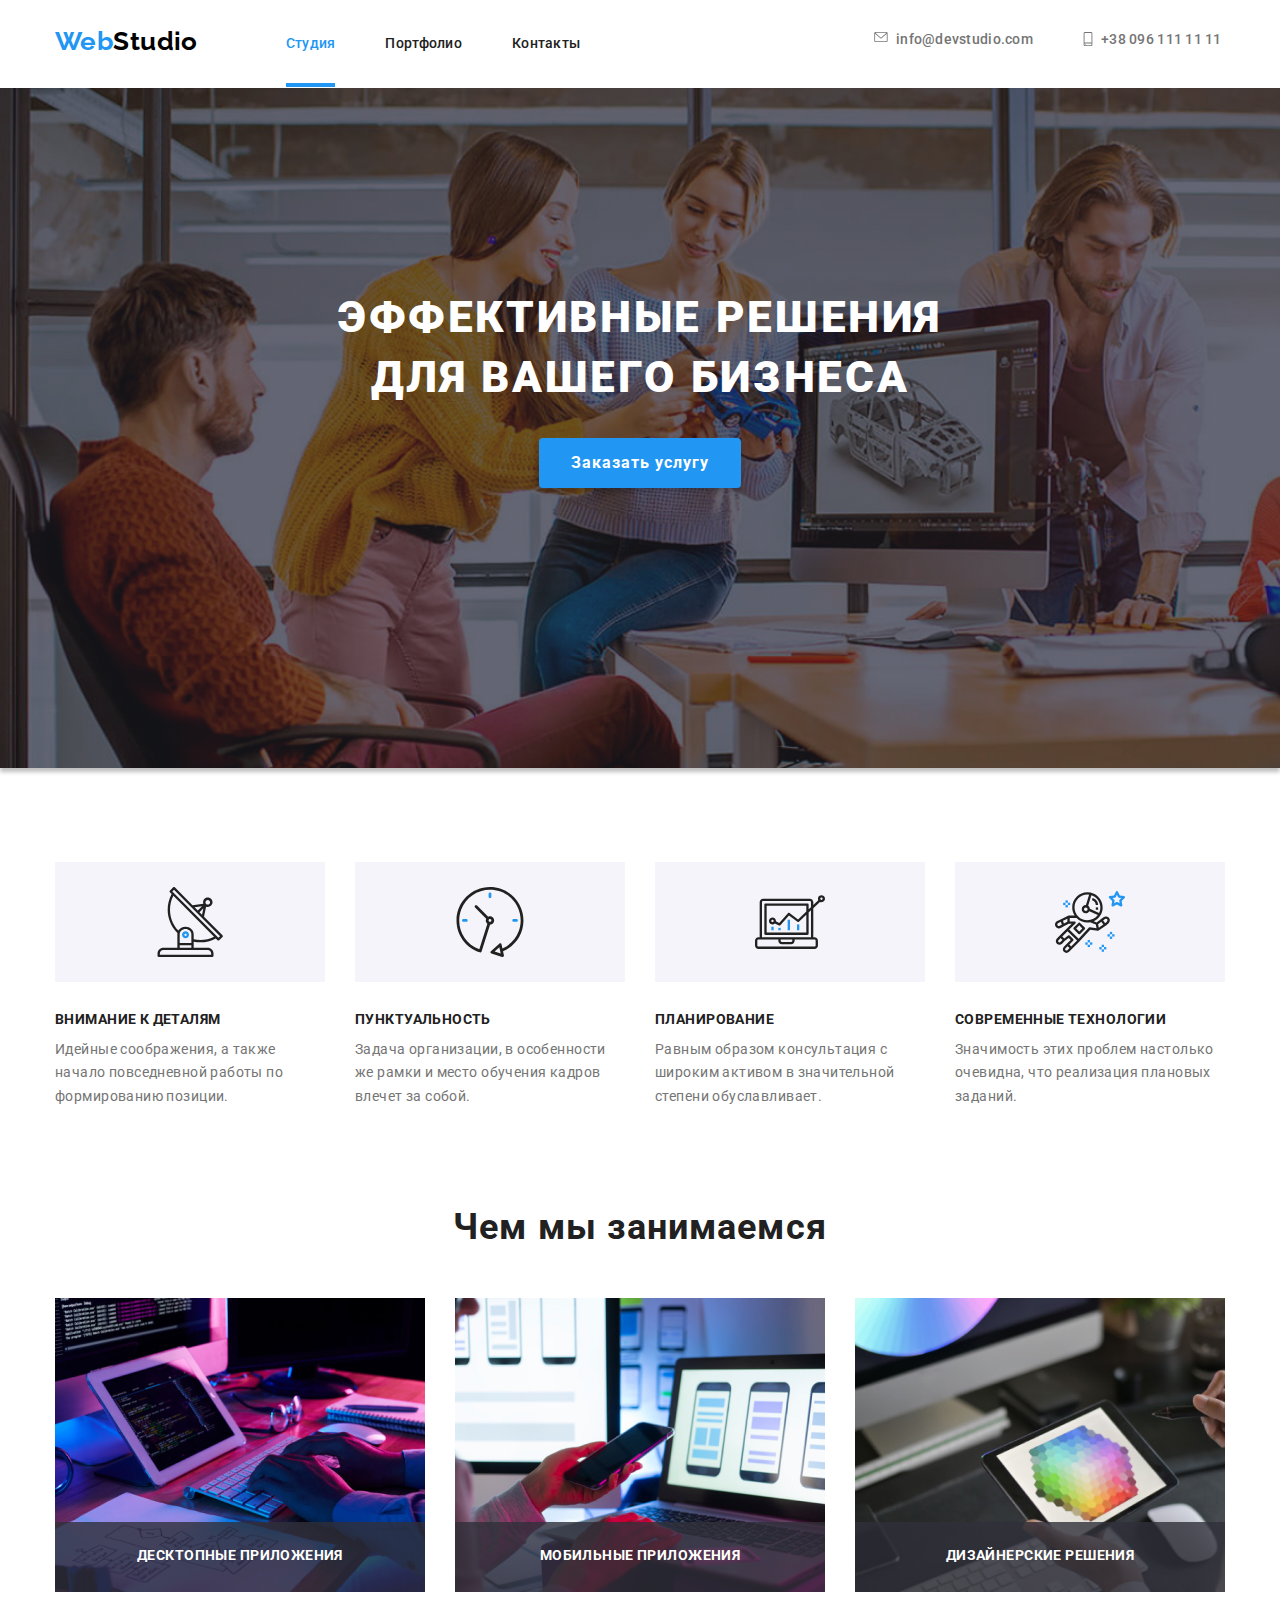
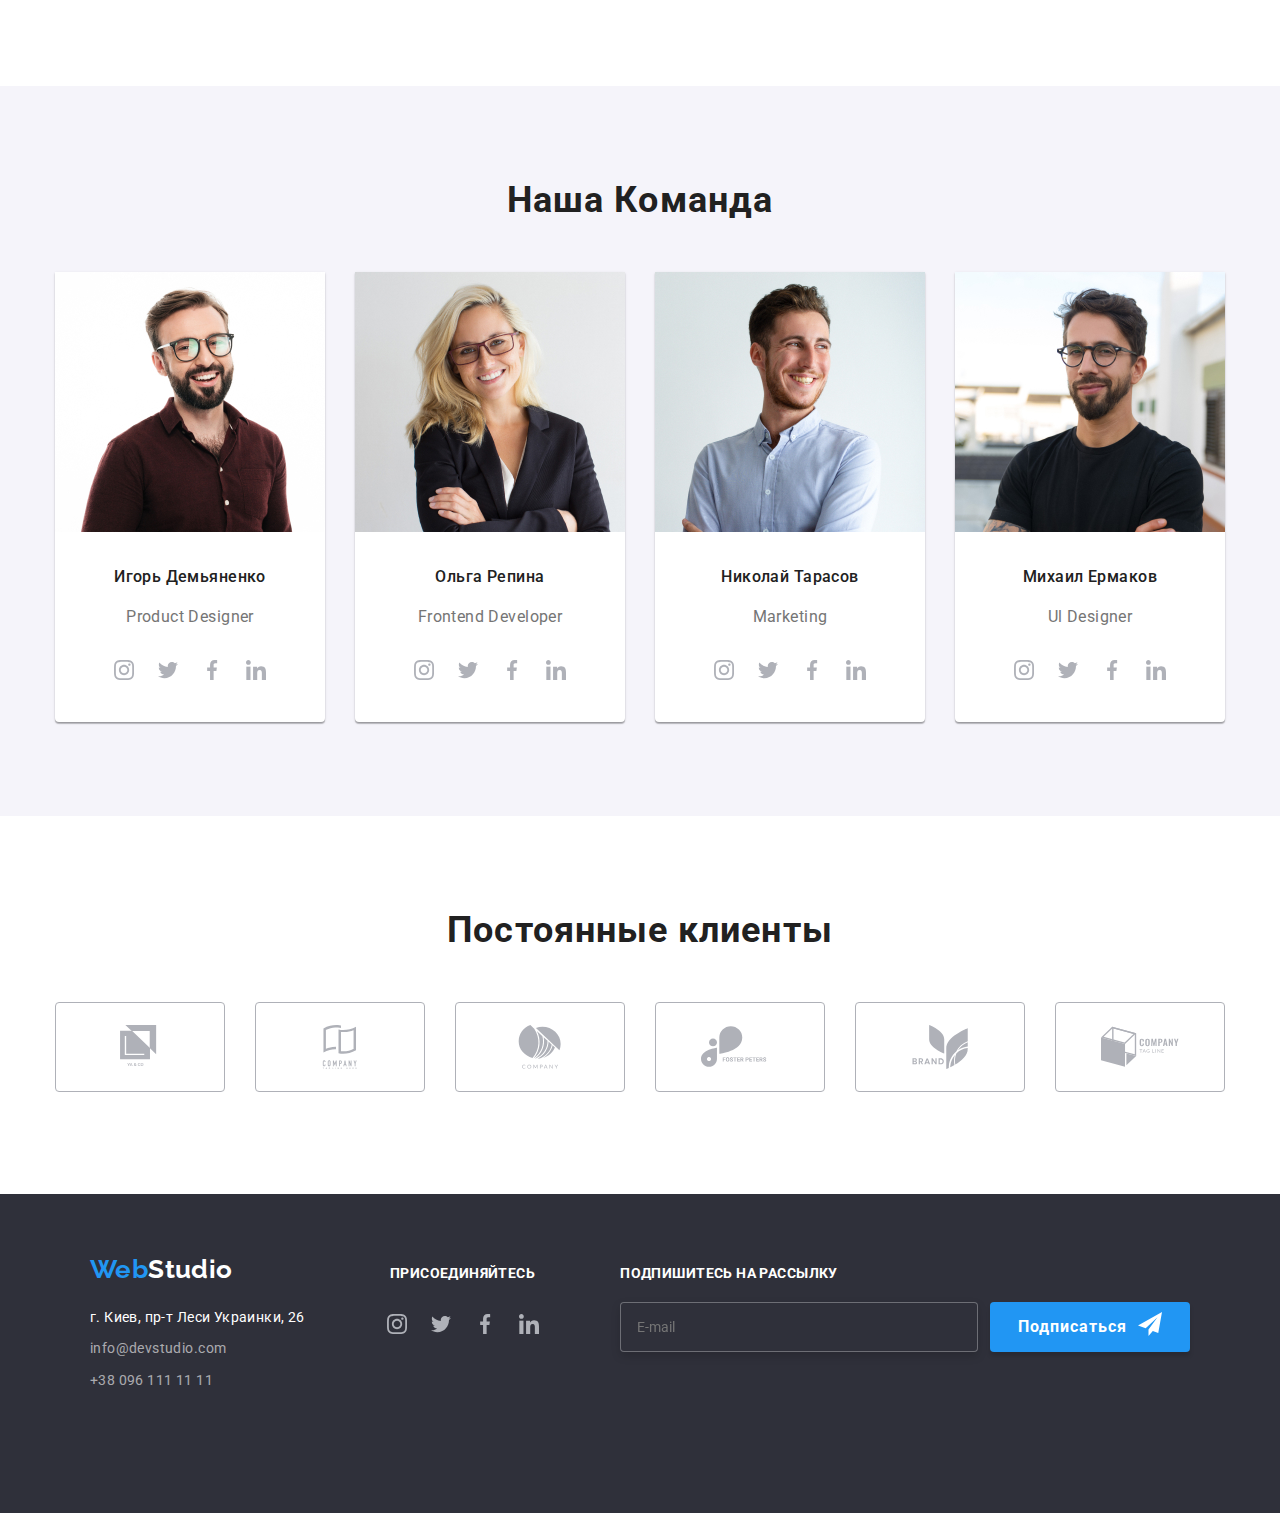
==== commit ef3994c9: "fix" ====
--- a/index.html
+++ b/index.html
@@ -106,37 +106,37 @@
                     <ul class="advantages-icon-list list">
                         <div class="advamtages-box">
                             <li class="advantages-icon">
-                                    <svg class="item-icon">
-                                        <use href="./images/sprite.svg#icon-Group"></use>
-                                    </svg>  
+                                <svg class="item-icon">
+                                    <use href="./images/sprite.svg#icon-Group"></use>
+                                </svg>  
                             </li>
                             <h3 class="title-advantages">Внимание к деталям</h3>
                             <p class="title-advantages-text">Идейные соображения, а также начало повседневной работы по формированию позиции.</p>
                         </div>
                         <div class="advamtages-box">
                             <li class="advantages-icon">
-                                    <svg class="item-icon">
-                                        <use href="./images/sprite.svg#icon-clock"></use>
-                                    </svg>     
-                            </li>
+                                <svg class="item-icon">
+                                    <use href="./images/sprite.svg#icon-clock"></use>
+                                </svg>     
+                            </li>                                   
                             <h3 class="title-advantages">Пунктуальность</h3>
                             <p class="title-advantages-text">Задача организации, в особенности же рамки и место обучения кадров влечет за собой.</p>
                         </div>
                         <div class="advamtages-box">
                             <li class="advantages-icon">
-                                    <svg class="item-icon">
-                                        <use href="./images/sprite.svg#icon-diagram"></use>
-                                    </svg>      
+                                <svg class="item-icon">
+                                    <use href="./images/sprite.svg#icon-diagram"></use>
+                                </svg>      
                             </li>
                             <h3 class="title-advantages">Планирование</h3>
                             <p class="title-advantages-text">Равным образом консультация с широким активом в значительной степени обуславливает.</p>
                         </div>
                         <div class="advamtages-box">
                             <li class="advantages-icon">
-                                    <svg class="item-icon">
-                                        <use href="./images/sprite.svg#icon-astronaut"></use>
-                                    </svg>
-                            </li>
+                                <svg class="item-icon">
+                                    <use href="./images/sprite.svg#icon-astronaut"></use>
+                                </svg>
+                            </li>   
                             <h3 class="title-advantages">Современные технологии</h3>
                             <p class="title-advantages-text">Значимость этих проблем настолько очевидна, что реализация плановых заданий.</p>
                         </div>
--- a/css/main.min.css
+++ b/css/main.min.css
@@ -1,2 +1,2 @@
-:root{--primary-text-color: #757575;--tittle-text-color: #212121;--accent-color: #2196f3;--primary-white-color: #ffffff}h1,h2,h3,h4,h5,h6,p{margin:0px}ul{margin:0px;padding:0px}img{max-width:100%;height:auto;display:block}body{background-color:var(--primary-bg-color);color:var(--primary-text-color);font-family:roboto, sans-serif;font-size:14px;line-height:1.71;letter-spacing:0.03em}.list{list-style:none}.container{width:100%;padding:0px 15px}@media screen and (min-width: 1200px){.container{padding:0 215px}}.visually-hidden{position:absolute !important;clip:rect(1px 1px 1px 1px);clip:rect(1px, 1px, 1px, 1px);padding:0 !important;border:0 !important;height:1px !important;width:1px !important;overflow:hidden}.section{padding-top:94px}.section-title{color:var(--tittle-text-color);font-size:36px;line-height:1.16;text-align:center;letter-spacing:0.03em;margin-bottom:50px}.button{background-color:var(--primary-white-color);color:var(--tittle-text-color);font-family:Roboto, sans-serif;font-style:normal;font-weight:700;font-size:16px;line-height:1.87;letter-spacing:0.06em}.button.primary{background-color:var(--accent-color);color:var(--primary-white-color);width:202px;height:50px;border:0;padding:10px 32px;cursor:pointer;box-shadow:0px 4px 4px rgba(0,0,0,0.15);border-radius:4px;transition:background 250ms cubic-bezier(0.4, 0, 0.2, 1),box-shadow 250ms cubic-bezier(0.4, 0, 0.2, 1)}.button.primary:hover,.button.primary:focus{background-color:#188CE8;box-shadow:0px 4px 4px rgba(0,0,0,0.15)}.button.secondary{background-color:#f5f4fa;color:var(--tittle-text-color);font-weight:500;font-size:16px;line-height:1.62;text-align:center;letter-spacing:0.03em;cursor:pointer;border:0;border-radius:4px;padding:5px 22px;transition:color 250ms cubic-bezier(0.4, 0, 0.2, 1),background 250ms cubic-bezier(0.4, 0, 0.2, 1)}.button.secondary:hover,.button.secondary:focus{background-color:var(--accent-color);color:var(--primary-white-color)}.button.primary.subscribe-form-btn{display:flex;justify-content:space-between;width:200px;margin-left:12px;padding:10px 28px}.logo{color:var(--accent-color);font-family:Raleway, sans-serif;font-weight:700;font-size:24px;line-height:1.16;text-decoration:none}.logotip{color:#000000}.logotips{color:var(--primary-white-color)}@media (min-width: 768px){.logo{margin-top:26px}}@media (min-width: 1200px){.logo{font-size:26px;line-height:1.19}}.social-list{display:flex;justify-content:center;margin-top:16px;padding-bottom:30px}.social-list-link{display:flex;justify-content:center;align-items:center;width:44px;height:44px;border-radius:50%;transition:background 250ms cubic-bezier(0.4, 0, 0.2, 1)}.social-list-link:hover,.social-list-link:focus{background-color:var(--accent-color)}.social-list-icon{fill:#AFB1B8;width:20px;height:20px;transition:fill 250ms cubic-bezier(0.4, 0, 0.2, 1)}.social-list-link:hover .social-list-icon,.social-list-link:focus .social-list-icon{fill:var(--primary-white-color)}.backdrop{position:fixed;top:0;left:0;width:100vw;height:100vh;background-color:rgba(0,0,0,0.2);transition:all 250ms linear}.modal{position:absolute;top:50%;left:50%;transform:translate(-50%, -50%);width:450px;height:609px;background:#FFFFFF;box-shadow:0px 1px 3px rgba(0,0,0,0.12),0px 1px 1px rgba(0,0,0,0.14),0px 2px 1px rgba(0,0,0,0.2);border-radius:4px;padding:40px}.form-title{font-weight:700;font-size:20px;line-height:1.15;text-align:center;letter-spacing:0.03em;color:var(--tittle-text-color);margin-bottom:12px}.modal-form{display:flex;flex-direction:column;font-size:12px;line-height:1.16;letter-spacing:0.01em}.modal-form-input{width:100%;height:40px;border:1px solid rgba(33,33,33,0.2);border-radius:4px;padding-left:42px;margin-bottom:10px;transition:border-color 250ms cubic-bezier(0.4, 0, 0.2, 1)}.modal-form-input:focus{outline:none;border-color:var(--accent-color)}.modal-form-wrapper{display:block;position:relative;margin-top:4px}.modal-form-icon{position:absolute;top:50%;left:12px;transform:translateY(-80%);display:block;width:18px;height:18px;transition:fill 250ms cubic-bezier(0.4, 0, 0.2, 1)}.modal-form-input:focus+.modal-form-icon{fill:var(--accent-color)}.modal-form-message{width:100%;resize:none;height:120px;border:1px solid rgba(33,33,33,0.2);border-radius:4px;padding:12px 16px;margin-top:4px;margin-bottom:20px;transition:border-color 250ms cubic-bezier(0.4, 0, 0.2, 1)}.modal-form-message:focus{outline:none;border-color:var(--accent-color)}.modal-form-desc{display:flex;align-items:center;font-size:12px;line-height:1.16;letter-spacing:0.03em;margin-bottom:30px}.modal-form-desc::before{display:block;content:'';width:16px;height:16px;border:solid 1px #212121;margin-right:8px}.modal-form-term:checked+.modal-form-desc::before{background-image:url(../images/SVG/icon-check.svg)}.modal-form-desc-link{color:var(--accent-color)}@media (min-width: 768px){.modal{width:450px;height:609px}}@media (min-width: 1200px){.modal{width:528px;height:581px}.modal-form-desc{font-size:14px;line-height:1.71}}.modal-form-btn{width:200px;margin-left:84px}.modal-close-btn{position:absolute;width:30px;height:30px;padding-top:6px;top:8px;right:8px;border:1px solid rgba(0,0,0,0.1);border-radius:50%;background-color:#ffffff;cursor:pointer}.modal-close-btn-svg{position:absolute;top:5px;left:4px;width:22px;height:22px;fill:var(--tittle-text-color);transform:fill 1000ms cubic-bezier(0.4, 0, 0.2, 1)}.modal-close-btn:focus .modal-close-btn-svg,.modal-close-btn:hover .modal-close-btn-svg{fill:var(--accent-color)}@media (min-width: 1200px){.modal-form-btn{margin-left:120px}}.is-hidden{opacity:0;visibility:hidden;pointer-events:none}.navigation{padding-top:15px;padding-bottom:15px}.site-nav,.contact-list{display:none}.mobile-menu{display:none}.mobile-open-btn{display:none}@media (max-width: 768px){.mobile-open-btn{display:inline-block;position:absolute;top:10px;right:15px;padding:0;border:none;background-color:transparent}.mobile-open-icon{width:40px;height:40px;fill:#000}.mobile-open-btn:focus .mobile-open-icon{fill:#2196f3}.mobile-menu{display:flex;flex-direction:column;justify-content:space-between;position:fixed;width:100vw;max-width:480px;height:100vh;top:0;left:50%;transform:translateX(-50%);padding:48px 40px;background-color:#fff;transition:all 250ms cubic-bezier(0.4, 0, 0.2, 1);z-index:2;opacity:0;visibility:hidden;pointer-events:none}.mobile-menu.is-open{opacity:1;visibility:visible;pointer-events:auto}.mobile-menu-close-btn{position:absolute;width:40px;height:40px;top:10px;right:15px;border:none;border-radius:50%;background-color:#ffffff}.mobile-menu .site-nav>li{margin-bottom:32px}.mobile-menu-close-icon{position:absolute;top:5px;left:4px;width:40px;height:40px;fill:#000}.mobile-menu-close-btn:focus .mobile-menu-close-icon{fill:#2196f3}.mobile-menu .site-nav{display:block}.mobile-menu .contact-list{display:block;margin-top:auto}.menu-social-list{display:flex;justify-content:space-around;margin-right:43px}.menu-social-list-link{text-decoration:none;font-weight:500;font-size:18px;line-height:1.22;letter-spacing:0.02em;color:#2196F3}.link{text-decoration:none;color:#212121;font-weight:500;font-size:40px;line-height:1.17;letter-spacing:0.02em}.link-contact{text-decoration:none}.mobile-menu .link-contact.mail{font-weight:500;font-size:24px;line-height:1.16;letter-spacing:0.02em;color:#757575}.mobile-menu .link-contact.tel{font-weight:500;font-size:34px;line-height:1.17;letter-spacing:0.02em;color:#2196F3}.mobile-menu .contact-list li:first-child{margin-bottom:32px}.mobile-menu .contact-list li:last-child{margin-bottom:64px}.site-nav .link.current{color:var(--accent-color)}.menu-social-list-item:not(:last-child){padding-right:10px;border-right:1px solid rgba(33,33,33,0.2)}}@media (min-width: 768px){.nav-conteiner{display:flex}.navigation{display:flex;padding:0}.site-nav{display:flex;margin-top:32px;margin-bottom:32px;margin-left:88px;margin-right:84px}.contact-list{display:flex;flex-direction:column;font-weight:500;font-size:12px;line-height:1.16;letter-spacing:0.02em}.contact-list li:not(:last-child){margin-right:50px}.site-nav .link{color:var(--tittle-text-color);font-weight:500;font-size:14px;line-height:1.14;letter-spacing:0.02em;text-decoration:none;transition:color 250ms cubic-bezier(0.4, 0, 0.2, 1)}.site-nav .link:hover,.site-nav .link:focus{color:var(--accent-color)}.site-nav li{position:relative}.site-nav li:not(:last-child){margin-right:50px}.site-nav .link.current{color:var(--accent-color)}.site-nav .link.current::after{position:absolute;left:0;top:51px;content:'';width:100%;height:4px;background-color:var(--accent-color)}.link-contact{display:flex;color:var(--primary-text-color);font-weight:500;font-size:12px;line-height:1.16;letter-spacing:0.02em;text-decoration:none;transition:color 250ms cubic-bezier(0.4, 0, 0.2, 1)}.link-contact:hover,.link-contact:focus{color:var(--accent-color);fill:var(--accent-color)}.email-icon{width:14px;height:10px;margin-right:8px;fill:#757575;transition:fill 250ms cubic-bezier(0.4, 0, 0.2, 1)}.mail:hover .email-icon,.mail:focus .email-icon{fill:var(--accent-color)}.mail{margin-bottom:10px;margin-top:21px}.tel-icon{width:10px;height:14px;margin-right:8px;fill:#757575;transition:fill 250ms cubic-bezier(0.4, 0, 0.2, 1)}.tel:hover .tel-icon,.tel:focus .tel-icon{fill:var(--accent-color)}}@media (min-width: 1200px){.nav-conteiner{justify-content:space-between}.contact-list{display:flex;flex-direction:row;font-size:14px;line-height:1.14;padding-top:32px}.mail{margin:0}.tel{width:142px}.link-contact.mail,.link-contact.tel{font-size:14px;line-height:1.14}}.hero-container{display:flex;flex-direction:column;justify-content:center;align-items:center}.hero-title{width:360px;margin-bottom:30px;color:var(--primary-white-color);font-weight:900;font-size:26px;line-height:1.62;text-align:center;letter-spacing:0.06em;text-transform:uppercase}@media screen and (min-device-pixel-ratio: 2) and (min-width: 320px) and (max-width: 767px), screen and (min-resolution: 192dpi) and (min-width: 320px) and (max-width: 767px), screen and (min-resolution: 2dppx) and (min-width: 320px) and (max-width: 767px){.hero{background-image:linear-gradient(rgba(47,48,58,0.4), rgba(47,48,58,0.4)),url("../images/Background/bg-mobile@2x.jpg")}}@media screen and (min-width: 320px) and (max-width: 767px){.hero{padding:118px 60px;background-image:linear-gradient(rgba(47,48,58,0.4), rgba(47,48,58,0.4)),url("../images/Background/bg-mobile.jpg");background-repeat:no-repeat;background-size:cover;box-shadow:0px 4px 4px rgba(0,0,0,0.25)}}@media screen and (min-device-pixel-ratio: 2) and (min-width: 768px) and (max-width: 1199px), screen and (min-resolution: 192dpi) and (min-width: 768px) and (max-width: 1199px), screen and (min-resolution: 2dppx) and (min-width: 768px) and (max-width: 1199px){.hero{background-image:linear-gradient(rgba(47,48,58,0.4), rgba(47,48,58,0.4)),url("../images/Background/Header@2x.jpg")}}@media screen and (min-width: 768px) and (max-width: 1199px){.hero{padding:118px 60px;background-image:linear-gradient(rgba(47,48,58,0.4), rgba(47,48,58,0.4)),url("../images/Background/Header.jpg");background-repeat:no-repeat;background-size:cover;box-shadow:0px 4px 4px rgba(0,0,0,0.25)}}@media screen and (min-device-pixel-ratio: 2) and (max-width: 1200px), screen and (min-resolution: 192dpi) and (max-width: 1200px), screen and (min-resolution: 2dppx) and (max-width: 1200px){.hero{background-image:linear-gradient(rgba(47,48,58,0.4), rgba(47,48,58,0.4)),url("../images/Background/bg@2x.jpg")}}@media screen and (min-width: 1200px){.hero{padding-top:200px;padding-bottom:280px;padding-left:452px;padding-right:452px;background-image:linear-gradient(rgba(47,48,58,0.4), rgba(47,48,58,0.4)),url("../images/Background/bg.jpg");background-repeat:no-repeat;background-size:cover;box-shadow:0px 4px 4px rgba(0,0,0,0.25)}.hero-title{width:696px;font-size:44px;line-height:1.36}}.title-advantages{color:var(--tittle-text-color);font-weight:700;font-size:14px;line-height:1.14;letter-spacing:0.03em;text-transform:uppercase;margin-bottom:10px}.advantages-icon-list{display:flex;flex-direction:column;justify-content:space-between;align-items:center}.advantages-icon{display:block;padding:25px 100px;background-color:#F5F4FA;width:100%;height:120px;margin-bottom:30px;text-align:center}.item-icon{width:70px;height:70px}.title-advantages-text:not(:last-child){margin-bottom:30px}@media (min-width: 768px){.advantages-icon-list{display:flex;flex-direction:row;flex-wrap:wrap;justify-content:space-between;margin-top:-30px;margin-left:-30px}.advamtages-box{position:relative;width:calc(100% / 2 - 30px);margin-left:30px;margin-top:30px;height:251px}.advantages-icon{display:block;padding:25px 100px;background-color:#F5F4FA;width:354px;height:120px;margin-bottom:30px;text-align:center}}@media (min-width: 1200px){.advantages-icon-list{display:flex;flex-direction:row;flex-wrap:nowrap;justify-content:space-between;margin:0}.advamtages-box{width:270px;margin:0}.advantages-icon{width:270px}}@media (max-width: 1200px){.what-are-section{display:none}}.work-list{display:flex;justify-content:space-between;margin-top:50px;padding-bottom:94px}.work-list-item{position:relative}.work-list-title{position:absolute;text-align:center;font-weight:700;height:70px;padding-top:26px;left:0;right:0;top:224px;font-size:14px;line-height:1.14;letter-spacing:0.03em;text-transform:uppercase;color:#ffffff;background-color:rgba(47,48,58,0.8)}.section-customer{padding-bottom:60px}.regular-customers{display:flex;flex-wrap:wrap;justify-content:space-between;margin-top:-30px;margin-left:-30px}.regular-customers-item{position:relative;width:calc(100% / 2 - 30px);margin-left:30px;margin-top:30px}.customers-icon{display:inline-block;fill:#AFB1B8;padding:22px 45px;max-width:210px;height:90px;border:1px solid #AFB1B8;border-radius:4px;transition:fill 250ms cubic-bezier(0.4, 0, 0.2, 1),border 250ms cubic-bezier(0.4, 0, 0.2, 1)}.regular-customers-icon:hover .customers-icon,.regular-customers-icon:focus .customers-icon{fill:var(--accent-color);border:1px solid #2196f3}@media (min-width: 768px){.regular-customers-item{width:calc(100% / 3 - 30px)}}@media (min-width: 1200px){.regular-customers{display:flex;flex-wrap:nowrap;justify-content:space-between;margin:0}.regular-customers-item{position:relative;width:170px;margin:0}.customers-icon{padding:22px 45px;max-width:170px;height:90px}.section-customer{padding-bottom:94px}}.employees{background-color:#f5f4fa}.employees-list{display:flex;flex-direction:column}.employees-list>li{background-color:var(--primary-white-color);box-shadow:0px 1px 3px rgba(0,0,0,0.12),0px 1px 1px rgba(0,0,0,0.14),0px 2px 1px rgba(0,0,0,0.2);border-radius:0px 0px 4px 4px}.employees-list>li:not(:last-child){margin-bottom:30px}.employees-list .employees-name{font-weight:500;font-size:16px;line-height:1.87}.employees-list .employees-position{font-weight:400;font-size:16px;line-height:1.87}.employees-name{color:var(--tittle-text-color);text-align:center;padding-top:30px;margin-bottom:10px}.employees-position{text-align:center}.employees-box{padding-left:32px;padding-right:32px}@media (min-width: 768px){.employees-list{display:flex;flex-direction:row;flex-wrap:wrap;justify-content:space-between;margin-top:-30px;margin-left:-30px}.employees-list>li{margin:0;position:relative;width:calc(100% / 2 - 30px);margin-left:30px;margin-top:30px}.employees-list>li:not(:last-child){margin-bottom:0}}@media (min-width: 1200px){.employees-list{flex-wrap:nowrap;align-items:flex-start;margin:0}.employees-list>li{width:270px;margin:0}.employees-container{padding-bottom:94px}}.low{background-color:#2f303a}.low-container{display:flex;flex-direction:column;align-items:center;padding-bottom:60px}.enjoy-title{font-weight:bold;font-size:14px;line-height:1.14;letter-spacing:0.03em;text-transform:uppercase;color:#FFFFFF;text-align:center}.low-container{padding-top:60px}.low .link{color:rgba(255,255,255,0.6);font-weight:400;font-size:14px;line-height:1.71;text-decoration:none;transition:color 250ms cubic-bezier(0.4, 0, 0.2, 1)}.low .link:hover,.low .link:focus{color:var(--accent-color)}.addr{color:var(--primary-white-color);font-style:normal;font-weight:400;font-size:14px;line-height:1.7;margin-top:20px;margin-bottom:8px}.contacts-box{text-align:center}.contacts-box .list{display:flex;flex-direction:column;margin-bottom:60px}.link-mail{margin-bottom:8px}.enjoy .social-list{margin-top:20px;margin-bottom:60px;padding:0}.subscribe-title{text-align:center;margin-bottom:20px}.subscribe-form{display:flex;flex-direction:column;align-items:center}.subscribe-email{min-width:450px;height:50px;padding-left:16px;border:1px solid rgba(255,255,255,0.3);filter:drop-shadow(0px 4px 4px rgba(0,0,0,0.15));border-radius:4px;background-color:#2f303a;color:var(--primary-white-color);margin-bottom:20px}.subscribe-email-icon{display:inline-block;width:24px;height:24px}@media (min-width: 768px){.low-container{display:flex;flex-wrap:wrap;justify-content:space-between;flex-direction:row;align-items:baseline}.subscribe{margin-left:166px}.contacts-box{margin-left:61px}.enjoy{margin-right:75px}}@media (min-width: 1200px){.low-container{flex-wrap:nowrap}.contacts-box{margin:0;text-align:left}.subscribe{margin:0}.subscribe-form{margin:0;flex-direction:row;align-items:baseline}.enjoy{margin:0}.subscribe-title{text-align:left}}.line{border-bottom:1px solid #ececec}.list-button{display:flex;flex-wrap:wrap;margin-top:60px;margin-bottom:40px}.list-button li:not(:last-child){margin-right:8px}.list-button>li:not(:nth-child(4)),.list-button>li:not(:nth-child(5)){margin-bottom:15px}.gallery-list{display:flex;flex-direction:column;margin-bottom:60px}.gallery-list .gallery-item{width:450px;transition:box-shadow 250ms cubic-bezier(0.4, 0, 0.2, 1)}.gallery-item:not(:last-child){margin-bottom:30px}.thumb-text-card{position:relative;overflow:hidden}.picture{text-decoration:none}.div-box{position:absolute;top:0;left:0;width:100%;height:100%;padding-top:63px;padding-left:24px;padding-right:24px;font-size:18px;line-height:1.56;letter-spacing:0.03em;background-color:rgba(33,150,243,0.9);color:var(--primary-white-color);transform:translateY(101%);transition:transform 250ms cubic-bezier(0.4, 0, 0.2, 1)}.picture:hover .div-box,.picture:focus .div-box{transform:translateY(0)}.gallery-box{border:solid 1px #eeeeee;border-top:none;padding:20px 24px}.picture:hover .gallery-box{z-index:10}.gallery-item:hover,.gallery-item:focus{box-shadow:0px 1px 1px rgba(0,0,0,0.12),0px 4px 4px rgba(0,0,0,0.06),1px 4px 6px rgba(0,0,0,0.16)}.picture-name{color:var(--tittle-text-color);font-weight:700;font-size:18px;line-height:2;letter-spacing:0.06em}.picture-text{color:var(--primary-text-color);font-weight:400;font-size:16px;line-height:1.87}@media (min-width: 768px){.mobile-open-btn{display:none}.list-button{justify-content:center}.gallery-list{flex-direction:row;flex-wrap:wrap;margin-left:-30px;margin-top:-30px}.gallery-list .gallery-item{position:relative;width:calc(100% / 2 - 30px);margin-left:30px;margin-top:30px;height:440px}.gallery-box{width:354px;height:146px}.gallery-item:not(:last-child){margin-bottom:0}}@media (min-width: 1200px){.gallery-item{width:370px}.gallery-box{width:370px;height:110px}.gallery-list{flex-direction:row;flex-wrap:wrap;margin-left:-30px;margin-top:-30px;margin-bottom:94px}.gallery-list .gallery-item{position:relative;width:calc(100% / 3 - 30px);margin-left:30px;margin-top:30px;height:404px}}
+:root{--primary-text-color: #757575;--tittle-text-color: #212121;--accent-color: #2196f3;--primary-white-color: #ffffff}h1,h2,h3,h4,h5,h6,p{margin:0px}ul{margin:0px;padding:0px}img{max-width:100%;height:auto;display:block}body{background-color:var(--primary-bg-color);color:var(--primary-text-color);font-family:roboto, sans-serif;font-size:14px;line-height:1.71;letter-spacing:0.03em}.list{list-style:none}.container{width:100%;padding:0px 15px;margin:0 auto}@media screen and (min-width: 1200px){.container{width:1200px}}.visually-hidden{position:absolute !important;clip:rect(1px 1px 1px 1px);clip:rect(1px, 1px, 1px, 1px);padding:0 !important;border:0 !important;height:1px !important;width:1px !important;overflow:hidden}.section{padding-top:94px}.section-title{color:var(--tittle-text-color);font-size:36px;line-height:1.16;text-align:center;letter-spacing:0.03em;margin-bottom:50px}.button{background-color:var(--primary-white-color);color:var(--tittle-text-color);font-family:Roboto, sans-serif;font-style:normal;font-weight:700;font-size:16px;line-height:1.87;letter-spacing:0.06em}.button.primary{background-color:var(--accent-color);color:var(--primary-white-color);width:202px;height:50px;border:0;padding:10px 32px;cursor:pointer;box-shadow:0px 4px 4px rgba(0,0,0,0.15);border-radius:4px;transition:background 250ms cubic-bezier(0.4, 0, 0.2, 1),box-shadow 250ms cubic-bezier(0.4, 0, 0.2, 1)}.button.primary:hover,.button.primary:focus{background-color:#188CE8;box-shadow:0px 4px 4px rgba(0,0,0,0.15)}.button.secondary{background-color:#f5f4fa;color:var(--tittle-text-color);font-weight:500;font-size:16px;line-height:1.62;text-align:center;letter-spacing:0.03em;cursor:pointer;border:0;border-radius:4px;padding:5px 22px;transition:color 250ms cubic-bezier(0.4, 0, 0.2, 1),background 250ms cubic-bezier(0.4, 0, 0.2, 1)}.button.secondary:hover,.button.secondary:focus{background-color:var(--accent-color);color:var(--primary-white-color)}.button.primary.subscribe-form-btn{display:flex;justify-content:space-between;width:200px;margin-left:12px;padding:10px 28px}.logo{color:var(--accent-color);font-family:Raleway, sans-serif;font-weight:700;font-size:24px;line-height:1.16;text-decoration:none}.logotip{color:#000000}.logotips{color:var(--primary-white-color)}@media (min-width: 768px){.logo{margin-top:26px}}@media (min-width: 1200px){.logo{font-size:26px;line-height:1.19}}.social-list{display:flex;justify-content:center;margin-top:16px;padding-bottom:30px}.social-list-link{display:flex;justify-content:center;align-items:center;width:44px;height:44px;border-radius:50%;transition:background 250ms cubic-bezier(0.4, 0, 0.2, 1)}.social-list-link:hover,.social-list-link:focus{background-color:var(--accent-color)}.social-list-icon{fill:#AFB1B8;width:20px;height:20px;transition:fill 250ms cubic-bezier(0.4, 0, 0.2, 1)}.social-list-link:hover .social-list-icon,.social-list-link:focus .social-list-icon{fill:var(--primary-white-color)}.backdrop{position:fixed;top:0;left:0;width:100vw;height:100vh;background-color:rgba(0,0,0,0.2);transition:all 250ms linear}.modal{position:absolute;top:50%;left:50%;transform:translate(-50%, -50%);background:#FFFFFF;box-shadow:0px 1px 3px rgba(0,0,0,0.12),0px 1px 1px rgba(0,0,0,0.14),0px 2px 1px rgba(0,0,0,0.2);border-radius:4px;padding:40px;width:94%;max-width:450px;height:94%;max-height:610px;overflow-y:scroll}.form-title{font-weight:700;font-size:20px;line-height:1.15;text-align:center;letter-spacing:0.03em;color:var(--tittle-text-color);margin-bottom:12px}.modal-form{display:flex;flex-direction:column;font-size:12px;line-height:1.16;letter-spacing:0.01em}.modal-form-input{width:100%;height:40px;border:1px solid rgba(33,33,33,0.2);border-radius:4px;padding-left:42px;margin-bottom:10px;transition:border-color 250ms cubic-bezier(0.4, 0, 0.2, 1)}.modal-form-input:focus{outline:none;border-color:var(--accent-color)}.modal-form-wrapper{display:block;position:relative;margin-top:4px}.modal-form-icon{position:absolute;top:50%;left:12px;transform:translateY(-80%);display:block;width:18px;height:18px;transition:fill 250ms cubic-bezier(0.4, 0, 0.2, 1)}.modal-form-input:focus+.modal-form-icon{fill:var(--accent-color)}.modal-form-message{width:100%;resize:none;height:120px;border:1px solid rgba(33,33,33,0.2);border-radius:4px;padding:12px 16px;margin-top:4px;margin-bottom:20px;transition:border-color 250ms cubic-bezier(0.4, 0, 0.2, 1)}.modal-form-message:focus{outline:none;border-color:var(--accent-color)}.modal-form-desc{display:flex;align-items:center;font-size:12px;line-height:1.16;letter-spacing:0.03em;margin-bottom:30px}.modal-form-desc::before{display:block;content:'';width:16px;height:16px;border:solid 1px #212121;margin-right:8px}.modal-form-term:checked+.modal-form-desc::before{background-image:url(../images/SVG/icon-check.svg)}@media (max-width: 767px){.modal{width:94%;max-width:450px;height:94%;max-height:610px;overflow-y:scroll}}.modal-form-desc-link{color:var(--accent-color)}@media (min-width: 768px){.modal{width:450px;height:609px}}@media (min-width: 1200px){.modal{width:528px;height:581px}.modal-form-desc{font-size:14px;line-height:1.71}}.modal-form-btn{width:200px;margin-left:84px}.modal-close-btn{position:absolute;width:30px;height:30px;padding-top:6px;top:8px;right:8px;border:1px solid rgba(0,0,0,0.1);border-radius:50%;background-color:#ffffff;cursor:pointer}.modal-close-btn-svg{position:absolute;top:5px;left:4px;width:22px;height:22px;fill:var(--tittle-text-color);transform:fill 1000ms cubic-bezier(0.4, 0, 0.2, 1)}.modal-close-btn:focus .modal-close-btn-svg,.modal-close-btn:hover .modal-close-btn-svg{fill:var(--accent-color)}@media (min-width: 1200px){.modal-form-btn{margin-left:120px}}.is-hidden{opacity:0;visibility:hidden;pointer-events:none}.navigation{padding-top:15px;padding-bottom:15px}.site-nav,.contact-list{display:none}.mobile-menu{display:none}.mobile-open-btn{display:none}@media (max-width: 768px){.mobile-open-btn{display:inline-block;position:absolute;top:10px;right:15px;padding:0;border:none;background-color:transparent}.mobile-open-icon{width:40px;height:40px;fill:#000}.mobile-open-btn:focus .mobile-open-icon{fill:#2196f3}.mobile-menu{display:flex;flex-direction:column;justify-content:space-between;position:fixed;width:100vw;max-width:480px;height:100vh;top:0;left:50%;transform:translateX(-50%);padding:48px 40px;background-color:#fff;transition:all 250ms cubic-bezier(0.4, 0, 0.2, 1);z-index:2;opacity:0;visibility:hidden;pointer-events:none}.mobile-menu.is-open{opacity:1;visibility:visible;pointer-events:auto}.mobile-menu-close-btn{position:absolute;width:40px;height:40px;top:10px;right:15px;border:none;border-radius:50%;background-color:#ffffff}.mobile-menu .site-nav>li{margin-bottom:32px}.mobile-menu-close-icon{position:absolute;top:5px;left:4px;width:40px;height:40px;fill:#000}.mobile-menu-close-btn:focus .mobile-menu-close-icon{fill:#2196f3}.mobile-menu .site-nav{display:block}.mobile-menu .contact-list{display:block;margin-top:auto}.menu-social-list{display:flex;justify-content:space-around;margin-right:43px}.menu-social-list-link{text-decoration:none;font-weight:500;font-size:18px;line-height:1.22;letter-spacing:0.02em;color:#2196F3}.link{text-decoration:none;color:#212121;font-weight:500;font-size:40px;line-height:1.17;letter-spacing:0.02em}.link-contact{text-decoration:none}.mobile-menu .link-contact.mail{font-weight:500;font-size:24px;line-height:1.16;letter-spacing:0.02em;color:#757575}.mobile-menu .link-contact.tel{font-weight:500;font-size:34px;line-height:1.17;letter-spacing:0.02em;color:#2196F3}.mobile-menu .contact-list li:first-child{margin-bottom:32px}.mobile-menu .contact-list li:last-child{margin-bottom:64px}.site-nav .link.current{color:var(--accent-color)}.menu-social-list-item:not(:last-child){padding-right:10px;border-right:1px solid rgba(33,33,33,0.2)}}@media (min-width: 768px){.nav-conteiner{display:flex}.navigation{display:flex;padding:0}.site-nav{display:flex;margin-top:32px;margin-bottom:32px;margin-left:88px;margin-right:84px}.contact-list{display:flex;flex-direction:column;font-weight:500;font-size:12px;line-height:1.16;letter-spacing:0.02em}.contact-list li:not(:last-child){margin-right:50px}.site-nav .link{color:var(--tittle-text-color);font-weight:500;font-size:14px;line-height:1.14;letter-spacing:0.02em;text-decoration:none;transition:color 250ms cubic-bezier(0.4, 0, 0.2, 1)}.site-nav .link:hover,.site-nav .link:focus{color:var(--accent-color)}.site-nav li{position:relative}.site-nav li:not(:last-child){margin-right:50px}.site-nav .link.current{color:var(--accent-color)}.site-nav .link.current::after{position:absolute;left:0;top:51px;content:'';width:100%;height:4px;background-color:var(--accent-color)}.link-contact{display:flex;color:var(--primary-text-color);font-weight:500;font-size:12px;line-height:1.16;letter-spacing:0.02em;text-decoration:none;transition:color 250ms cubic-bezier(0.4, 0, 0.2, 1)}.link-contact:hover,.link-contact:focus{color:var(--accent-color);fill:var(--accent-color)}.email-icon{width:14px;height:10px;margin-right:8px;fill:#757575;transition:fill 250ms cubic-bezier(0.4, 0, 0.2, 1)}.mail:hover .email-icon,.mail:focus .email-icon{fill:var(--accent-color)}.mail{margin-bottom:10px;margin-top:21px}.tel-icon{width:10px;height:14px;margin-right:8px;fill:#757575;transition:fill 250ms cubic-bezier(0.4, 0, 0.2, 1)}.tel:hover .tel-icon,.tel:focus .tel-icon{fill:var(--accent-color)}}@media (min-width: 1200px){.nav-conteiner{justify-content:space-between}.contact-list{display:flex;flex-direction:row;font-size:14px;line-height:1.14;padding-top:32px}.mail{margin:0}.tel{width:142px}.link-contact.mail,.link-contact.tel{font-size:14px;line-height:1.14}}.hero-container{display:flex;flex-direction:column;justify-content:center;align-items:center}.hero-title{width:360px;margin-bottom:30px;color:var(--primary-white-color);font-weight:900;font-size:26px;line-height:1.62;text-align:center;letter-spacing:0.06em;text-transform:uppercase}@media screen and (min-device-pixel-ratio: 2) and (min-width: 320px) and (max-width: 767px), screen and (min-resolution: 192dpi) and (min-width: 320px) and (max-width: 767px), screen and (min-resolution: 2dppx) and (min-width: 320px) and (max-width: 767px){.hero{background-image:linear-gradient(rgba(47,48,58,0.4), rgba(47,48,58,0.4)),url("../images/Background/bg-mobile@2x.jpg")}}@media screen and (min-width: 320px) and (max-width: 767px){.hero{padding:118px 60px;background-image:linear-gradient(rgba(47,48,58,0.4), rgba(47,48,58,0.4)),url("../images/Background/bg-mobile.jpg");background-repeat:no-repeat;background-size:cover;box-shadow:0px 4px 4px rgba(0,0,0,0.25)}}@media screen and (min-device-pixel-ratio: 2) and (min-width: 768px) and (max-width: 1199px), screen and (min-resolution: 192dpi) and (min-width: 768px) and (max-width: 1199px), screen and (min-resolution: 2dppx) and (min-width: 768px) and (max-width: 1199px){.hero{background-image:linear-gradient(rgba(47,48,58,0.4), rgba(47,48,58,0.4)),url("../images/Background/Header@2x.jpg")}}@media screen and (min-width: 768px) and (max-width: 1199px){.hero{padding:118px 60px;background-image:linear-gradient(rgba(47,48,58,0.4), rgba(47,48,58,0.4)),url("../images/Background/Header.jpg");background-repeat:no-repeat;background-size:cover;box-shadow:0px 4px 4px rgba(0,0,0,0.25)}}@media screen and (min-device-pixel-ratio: 2) and (max-width: 1200px), screen and (min-resolution: 192dpi) and (max-width: 1200px), screen and (min-resolution: 2dppx) and (max-width: 1200px){.hero{background-image:linear-gradient(rgba(47,48,58,0.4), rgba(47,48,58,0.4)),url("../images/Background/bg@2x.jpg")}}@media screen and (min-width: 1200px){.hero{padding-top:200px;padding-bottom:280px;background-image:linear-gradient(rgba(47,48,58,0.4), rgba(47,48,58,0.4)),url("../images/Background/bg.jpg");background-repeat:no-repeat;background-size:cover;box-shadow:0px 4px 4px rgba(0,0,0,0.25)}.hero-title{width:696px;font-size:44px;line-height:1.36}}.title-advantages{color:var(--tittle-text-color);font-weight:700;font-size:14px;line-height:1.14;letter-spacing:0.03em;text-transform:uppercase;margin-bottom:10px}.advantages-icon-list{display:flex;flex-direction:column;justify-content:space-between;align-items:center}.advantages-icon{display:block;padding:25px 100px;background-color:#F5F4FA;width:100%;height:120px;margin-bottom:30px;text-align:center}.item-icon{width:70px;height:70px}.title-advantages-text:not(:last-child){margin-bottom:30px}@media (min-width: 768px){.advantages-icon-list{display:flex;flex-direction:row;flex-wrap:wrap;justify-content:space-between;margin-top:-30px;margin-left:-30px}.advamtages-box{position:relative;width:calc(100% / 2 - 30px);margin-left:30px;margin-top:30px;height:251px}.advantages-icon{display:block;padding:25px 100px;background-color:#F5F4FA;width:354px;height:120px;margin-bottom:30px;text-align:center}}@media (min-width: 1200px){.advantages-icon-list{width:100%;display:flex;flex-direction:row;flex-wrap:nowrap;justify-content:space-between;margin-top:0;margin-left:0}.advamtages-box{width:270px;margin:0}.advamtages-box:not(:last-child){margin-right:30px}.advantages-icon{width:100%;max-width:270px}}@media (max-width: 1200px){.what-are-section{display:none}}.work-list{display:flex;justify-content:space-between;margin-top:50px;padding-bottom:94px}.work-list-item{position:relative}.work-list-item:not(:last-child){margin-right:30px}.work-list-title{position:absolute;text-align:center;font-weight:700;height:70px;padding-top:26px;left:0;right:0;top:224px;font-size:14px;line-height:1.14;letter-spacing:0.03em;text-transform:uppercase;color:#ffffff;background-color:rgba(47,48,58,0.8)}.section-customer{padding-bottom:60px}.regular-customers{display:flex;flex-wrap:wrap;justify-content:space-between;margin-top:-30px;margin-left:-30px}.regular-customers-item{position:relative;width:calc(100% / 2 - 30px);margin-left:30px;margin-top:30px}.customers-icon{display:inline-block;fill:#AFB1B8;padding:22px 45px;width:100%;max-width:210px;height:90px;border:1px solid #AFB1B8;border-radius:4px;transition:fill 250ms cubic-bezier(0.4, 0, 0.2, 1),border 250ms cubic-bezier(0.4, 0, 0.2, 1)}.regular-customers-icon:hover .customers-icon,.regular-customers-icon:focus .customers-icon{fill:var(--accent-color);border:1px solid #2196f3}@media (min-width: 768px){.regular-customers-item{width:calc(100% / 3 - 30px)}}@media (min-width: 1200px){.regular-customers{display:flex;flex-wrap:nowrap;justify-content:space-between;margin:0}.regular-customers-item{position:relative;width:170px;margin:0}.customers-icon{padding:22px 45px;max-width:170px;height:90px}.section-customer{padding-bottom:94px}}.employees{background-color:#f5f4fa}.employees-list{display:flex;flex-direction:column}.employees-list>li{background-color:var(--primary-white-color);box-shadow:0px 1px 3px rgba(0,0,0,0.12),0px 1px 1px rgba(0,0,0,0.14),0px 2px 1px rgba(0,0,0,0.2);border-radius:0px 0px 4px 4px}.employees-list>li:not(:last-child){margin-bottom:30px}.employees-list .employees-name{font-weight:500;font-size:16px;line-height:1.87}.employees-list .employees-position{font-weight:400;font-size:16px;line-height:1.87}.employees-name{color:var(--tittle-text-color);text-align:center;padding-top:30px;margin-bottom:10px}.employees-position{text-align:center}.employees-box{padding-left:32px;padding-right:32px}@media (min-width: 768px){.employees-container{padding-bottom:60px}.employees-list{display:flex;flex-direction:row;flex-wrap:wrap;justify-content:space-between;margin-top:-30px;margin-left:-30px}.employees-list>li{margin:0;position:relative;width:calc(100% / 2 - 30px);margin-left:30px;margin-top:30px}.employees-list>li:not(:last-child){margin-bottom:0}}@media (min-width: 1200px){.employees-list{flex-wrap:nowrap;align-items:flex-start;margin:0}.employees-list>li{width:270px;margin:0}.employees-list>li:not(:last-child){margin-right:30px}.employees-container{padding-bottom:94px}}.low{background-color:#2f303a}.low-container{display:flex;flex-direction:column;align-items:center;padding-bottom:60px}.enjoy-title{font-weight:bold;font-size:14px;line-height:1.14;letter-spacing:0.03em;text-transform:uppercase;color:#FFFFFF;text-align:center}.low-container{padding-top:60px}.low .link{color:rgba(255,255,255,0.6);font-weight:400;font-size:14px;line-height:1.71;text-decoration:none;transition:color 250ms cubic-bezier(0.4, 0, 0.2, 1)}.low .link:hover,.low .link:focus{color:var(--accent-color)}.addr{color:var(--primary-white-color);font-style:normal;font-weight:400;font-size:14px;line-height:1.7;margin-top:20px;margin-bottom:8px}.contacts-box{text-align:center}.contacts-box .list{display:flex;flex-direction:column;margin-bottom:60px}.link-mail{margin-bottom:8px}.enjoy .social-list{margin-top:20px;margin-bottom:60px;padding:0}.subscribe{width:450px}.subscribe-title{text-align:center;margin-bottom:20px}.subscribe-form{display:flex;flex-direction:column;align-items:center;width:450px}.subscribe-email{width:450px;height:50px;padding-left:16px;border:1px solid rgba(255,255,255,0.3);filter:drop-shadow(0px 4px 4px rgba(0,0,0,0.15));border-radius:4px;background-color:#2f303a;color:var(--primary-white-color);margin-bottom:20px}.subscribe-email-icon{display:inline-block;width:24px;height:24px}@media (max-width: 767px){.subscribe{width:100%}.subscribe-form{width:100%}.subscribe-email{width:100%;max-width:450px}}@media (min-width: 768px){.low-container{display:flex;flex-wrap:wrap;justify-content:space-around;flex-direction:row;align-items:baseline}.contacts-box{margin-left:61px}.enjoy{margin-right:75px}.subscribe-email{width:100%}}@media (min-width: 1200px){.low-container{flex-wrap:nowrap}.contacts-box{margin:0;text-align:left}.subscribe{width:570px;margin:0;margin-left:0}.subscribe-form{width:100%;margin:0;flex-direction:row;align-items:baseline}.enjoy{margin:0}.subscribe-title{text-align:left}.subscribe-email{width:358px;height:50px;padding-left:16px;border:1px solid rgba(255,255,255,0.3);filter:drop-shadow(0px 4px 4px rgba(0,0,0,0.15));border-radius:4px;background-color:#2f303a;color:var(--primary-white-color)}}.line{border-bottom:1px solid #ececec}.list-button{display:flex;flex-wrap:wrap;margin-top:60px;margin-bottom:40px}.list-button li:not(:last-child){margin-right:8px}.list-button>li:not(:nth-child(4)),.list-button>li:not(:nth-child(5)){margin-bottom:15px}.gallery-list{display:flex;flex-direction:column;margin-bottom:60px}.gallery-list .gallery-item{width:450px;transition:box-shadow 250ms cubic-bezier(0.4, 0, 0.2, 1)}.gallery-item:not(:last-child){margin-bottom:30px}.thumb-text-card{position:relative;overflow:hidden}.picture{text-decoration:none}.div-box{position:absolute;top:0;left:0;width:100%;height:100%;padding-top:63px;padding-left:24px;padding-right:24px;font-size:18px;line-height:1.56;letter-spacing:0.03em;background-color:rgba(33,150,243,0.9);color:var(--primary-white-color);transform:translateY(101%);transition:transform 250ms cubic-bezier(0.4, 0, 0.2, 1)}.picture:hover .div-box,.picture:focus .div-box{transform:translateY(0)}.gallery-box{border:solid 1px #eeeeee;border-top:none;padding:20px 24px}.gallery-item:hover,.gallery-item:focus{box-shadow:0px 1px 1px rgba(0,0,0,0.12),0px 4px 4px rgba(0,0,0,0.06),1px 4px 6px rgba(0,0,0,0.16)}.picture-name{color:var(--tittle-text-color);font-weight:700;font-size:18px;line-height:2;letter-spacing:0.06em}.picture-text{color:var(--primary-text-color);font-weight:400;font-size:16px;line-height:1.87}@media (min-width: 768px){.mobile-open-btn{display:none}.list-button{justify-content:center}.gallery-list{flex-direction:row;flex-wrap:wrap;margin-left:-30px;margin-top:-30px}.gallery-list .gallery-item{position:relative;width:calc(100% / 2 - 30px);margin-left:30px;margin-top:30px;height:440px}.gallery-box{width:354px;height:146px}.gallery-item:not(:last-child){margin-bottom:0}}@media (min-width: 1200px){.gallery-item{width:370px}.gallery-box{width:100%;height:132px}.gallery-list{flex-direction:row;flex-wrap:wrap;margin-left:-30px;margin-top:-30px;margin-bottom:94px}.gallery-list .gallery-item{position:relative;width:calc(100% / 3 - 30px);margin-left:30px;margin-top:30px;height:404px}}
 /*# sourceMappingURL=main.min.css.map */